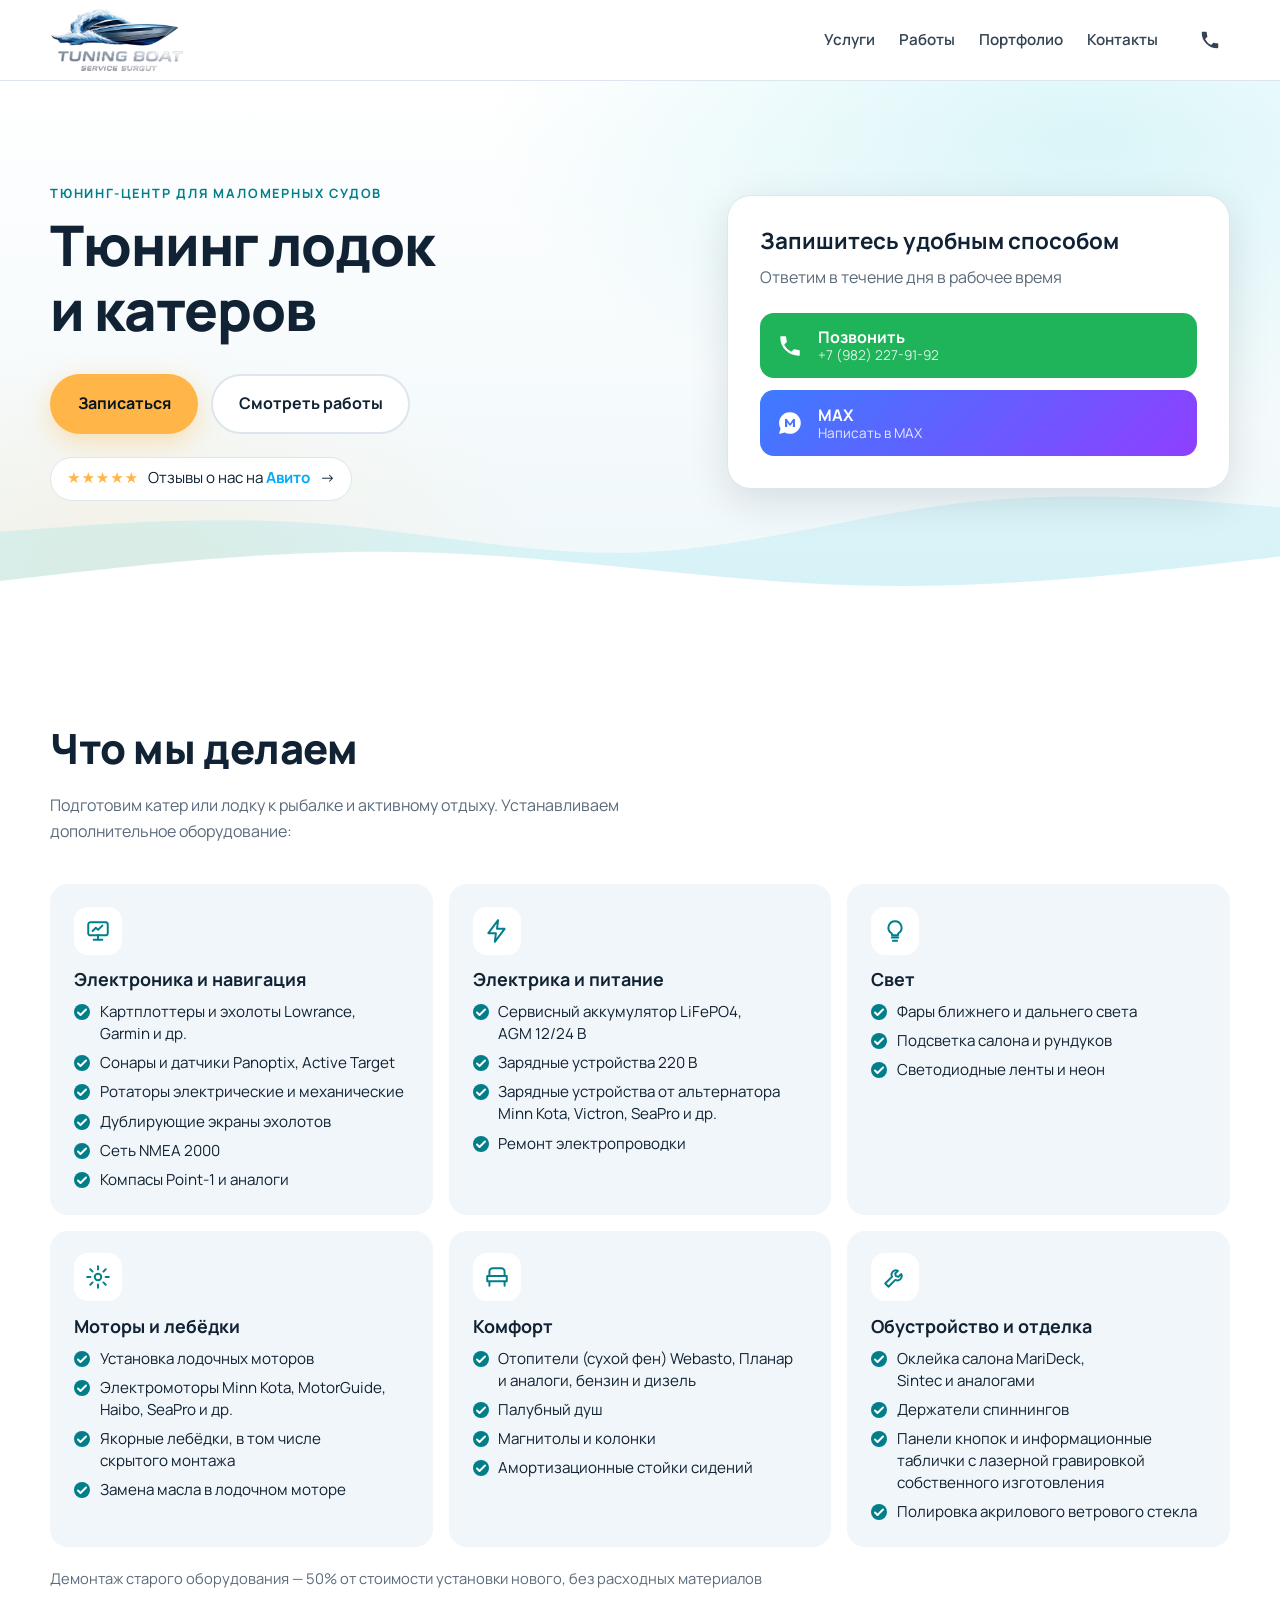
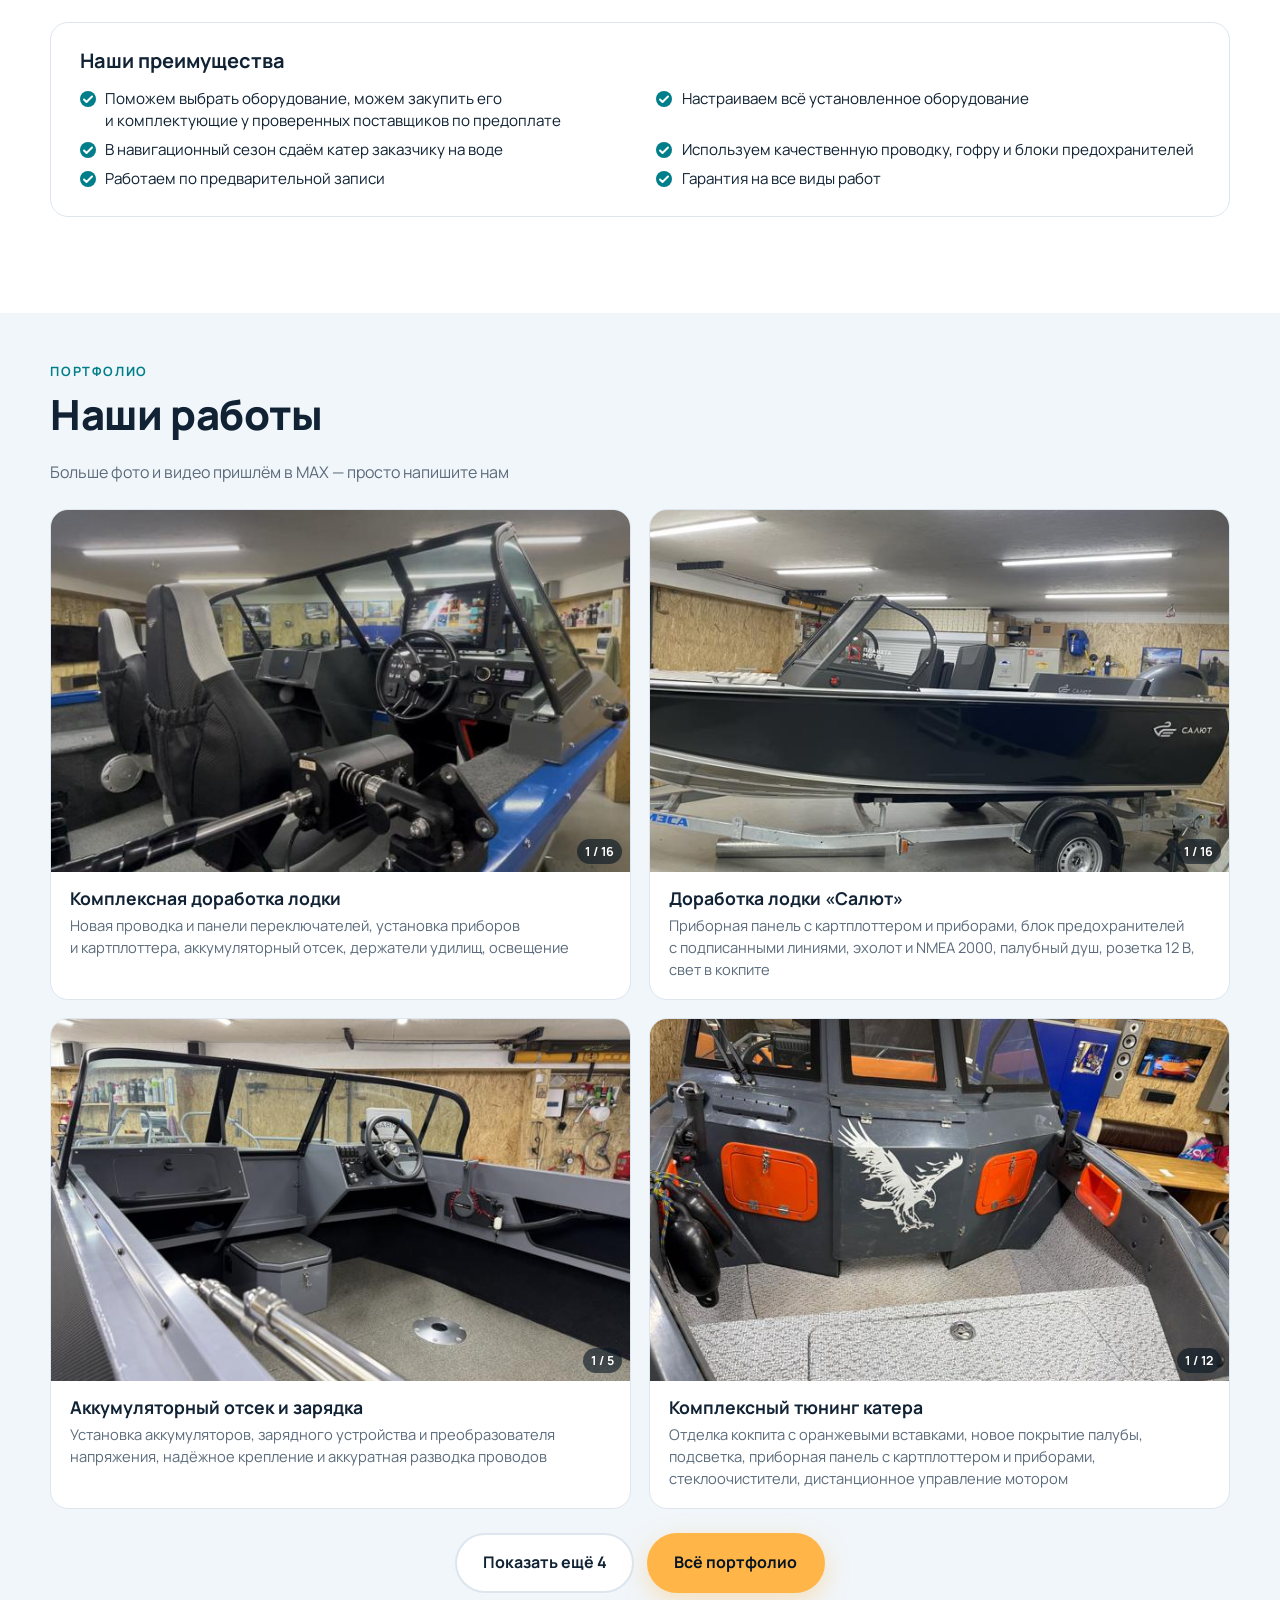
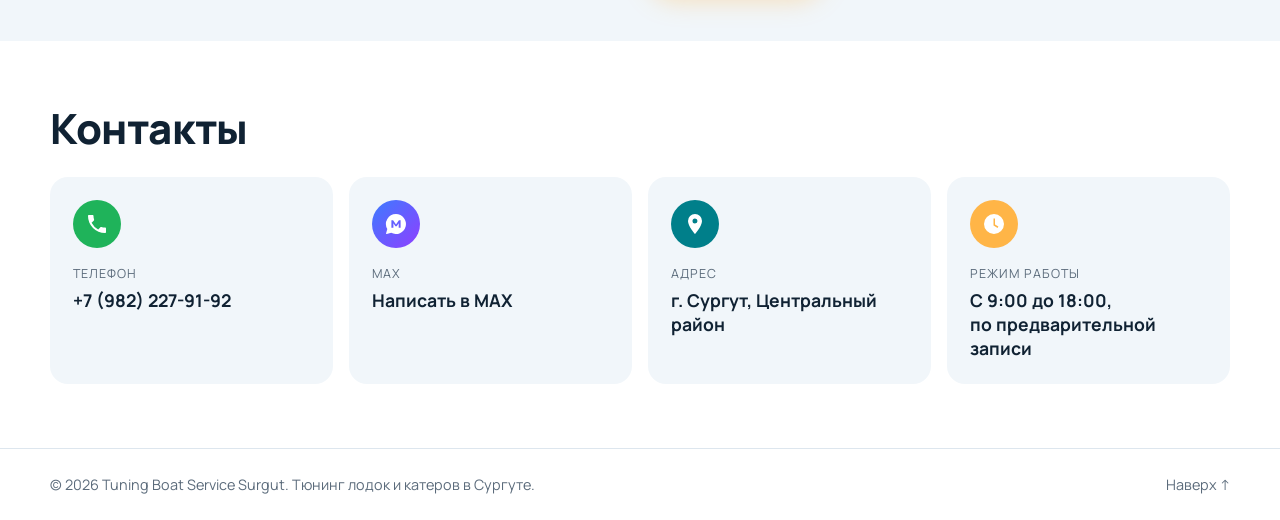
==== index.html @ d851ce5f "Преимущества: гарантия на все виды работ Co-Authored-By: Claude Opus 5.5 <noreply@anthropic.com> Cla" ====
<!doctype html>
<html lang="ru">
<head>
  <meta charset="utf-8">
  <meta name="viewport" content="width=device-width, initial-scale=1">
  <title>Tuning Boat Service Surgut — тюнинг лодок и катеров в Сургуте</title>
  <meta name="description" content="Tuning Boat Service Surgut — тюнинг лодок и катеров в Сургуте: оклейка, покраска, электроника, свет, интерьер, тенты, моторы. Запись по телефону и в MAX.">
  <meta property="og:title" content="Tuning Boat Service Surgut — тюнинг лодок и катеров в Сургуте">
  <meta property="og:description" content="Делаем лодку, которой хочется гордиться. Запись по телефону и в MAX.">
  <meta property="og:type" content="website">
  <meta name="theme-color" content="#ffffff">
  <link rel="icon" type="image/png" href="images/icon.png?v=2">
  <link rel="apple-touch-icon" href="images/apple-touch-icon.png">
  <link rel="preconnect" href="https://fonts.googleapis.com">
  <link rel="preconnect" href="https://fonts.gstatic.com" crossorigin>
  <link href="https://fonts.googleapis.com/css2?family=Manrope:wght@400;500;600;700;800&display=swap" rel="stylesheet">
  <style>
:root {
  --navy-900: #071522;
  --navy-800: #0b1d2e;
  --navy-700: #12314d;
  --navy-600: #1a4467;
  --aqua: #00c2d1;
  --aqua-dark: #007f8a;
  --sun: #ffb547;
  --ink: #102233;
  --muted: #5b6b7b;
  --bg: #ffffff;
  --bg-alt: #f1f6fa;
  --line: #dde6ee;
  --max: #8f3fff;
  --max-grad: linear-gradient(135deg, #3d7bff 0%, #8f3fff 100%);
  --phone: #1fb35a;
  --radius: 18px;
  --shadow: 0 12px 40px rgba(7, 21, 34, .12);
}

*, *::before, *::after { box-sizing: border-box; }
[hidden] { display: none !important; }
html { scroll-behavior: smooth; scroll-padding-top: 80px; }
body {
  margin: 0;
  font-family: "Manrope", system-ui, -apple-system, "Segoe UI", Roboto, sans-serif;
  color: var(--ink);
  background: var(--bg);
  line-height: 1.6;
  -webkit-font-smoothing: antialiased;
}
img, svg { display: block; max-width: 100%; }
a { color: inherit; }
h1, h2, h3 { line-height: 1.15; margin: 0 0 .5em; text-wrap: balance; }
p, li, figcaption { text-wrap: pretty; }

.container { width: min(1180px, 100% - 32px); margin-inline: auto; }
.narrow { width: min(820px, 100% - 32px); }

.eyebrow {
  margin: 0 0 .6rem;
  font-size: .8rem;
  font-weight: 700;
  letter-spacing: .14em;
  text-transform: uppercase;
  color: var(--aqua-dark);
}
.accent { color: var(--aqua-dark); }
.muted { color: var(--muted); font-size: .92rem; }

/* Buttons */
.btn {
  display: inline-flex; align-items: center; justify-content: center;
  gap: .5rem;
  padding: .95rem 1.6rem;
  border-radius: 999px;
  border: 2px solid transparent;
  font: inherit; font-weight: 700;
  text-decoration: none;
  cursor: pointer;
  transition: transform .15s, background .2s, border-color .2s, box-shadow .2s;
}
.btn:hover { transform: translateY(-2px); }
.btn--primary { background: var(--sun); color: var(--navy-900); box-shadow: 0 8px 24px rgba(255, 181, 71, .35); }
.btn--ghost { border-color: var(--line); color: var(--ink); background: #fff; }
.btn--ghost:hover { border-color: var(--aqua-dark); }
.btn--max { background: var(--max-grad); color: #fff; }

/* Header */
.header {
  position: sticky; top: 0; z-index: 50;
  background: rgba(255, 255, 255, .94);
  backdrop-filter: blur(10px);
  color: var(--ink);
  border-bottom: 1px solid var(--line);
  transition: box-shadow .2s;
}
.header.is-scrolled { box-shadow: 0 6px 24px rgba(7, 21, 34, .08); }
.header__inner { display: flex; align-items: center; gap: 2rem; height: 80px; }
.logo img { height: 64px; width: auto; }
.logo { display: flex; align-items: center; gap: .6rem; text-decoration: none; font-size: 1.2rem; font-weight: 600; white-space: nowrap; }
.logo b { color: var(--aqua-dark); font-weight: 800; }
.nav { display: flex; gap: 1.5rem; margin-left: auto; }
.nav a { text-decoration: none; font-weight: 600; font-size: .95rem; opacity: .85; }
.nav a:hover { opacity: 1; color: var(--aqua-dark); }
.header__phone { flex: none; width: 40px; height: 40px; display: grid; place-items: center; color: var(--ink); opacity: .85; transition: color .2s, opacity .2s; }
.header__phone:hover { opacity: 1; color: var(--aqua-dark); }
.header__phone svg { width: 22px; height: 22px; fill: currentColor; }
.burger { display: none; background: none; border: 0; padding: 8px; cursor: pointer; margin-left: auto; }
.burger span { display: block; width: 24px; height: 2px; background: var(--ink); margin: 5px 0; transition: transform .2s, opacity .2s; }
.burger.is-open span:nth-child(1) { transform: translateY(7px) rotate(45deg); }
.burger.is-open span:nth-child(2) { opacity: 0; }
.burger.is-open span:nth-child(3) { transform: translateY(-7px) rotate(-45deg); }

/* Hero */
.hero {
  position: relative;
  overflow: hidden;
  color: var(--ink);
  background:
    radial-gradient(1000px 500px at 85% 10%, rgba(0, 194, 209, .14), transparent 60%),
    radial-gradient(700px 400px at 10% 90%, rgba(255, 181, 71, .12), transparent 60%),
    linear-gradient(180deg, #ffffff, #eef7fa);
  padding: clamp(3rem, 8vw, 6.5rem) 0 clamp(5rem, 10vw, 8rem);
}
.hero__waves { position: absolute; inset: auto 0 -2px 0; height: 45%; pointer-events: none; }
.hero__waves svg { width: 100%; height: 100%; }
.hero__inner { position: relative; display: grid; grid-template-columns: 1.25fr 1fr; gap: 3rem; align-items: center; }
.hero h1 { font-size: clamp(2rem, 4.6vw, 3.5rem); font-weight: 800; letter-spacing: -.02em; }
.hero .eyebrow { color: var(--aqua-dark); }
.lead { font-size: clamp(1.02rem, 1.6vw, 1.2rem); color: var(--muted); max-width: 38rem; }
.hero__cta { display: flex; flex-wrap: wrap; gap: .8rem; margin: 2rem 0 0; }

.hero__reviews { display: inline-flex; align-items: center; gap: .6rem; margin-top: 1.4rem; padding: .55rem 1rem; border-radius: 999px; background: #fff; border: 1px solid var(--line); text-decoration: none; font-size: .95rem; color: var(--ink); transition: border-color .2s, box-shadow .2s; }
.hero__reviews:hover { border-color: #00aaff; box-shadow: 0 6px 18px rgba(0, 170, 255, .15); }
.hero__reviews b { color: #00aaff; }
.hero__stars { color: var(--sun); letter-spacing: .05em; }
.hero__card {
  background: #fff;
  border: 1px solid var(--line);
  box-shadow: var(--shadow);
  border-radius: 24px;
  padding: 2rem;
  backdrop-filter: blur(8px);
}
.hero__card h2 { font-size: 1.4rem; }
.hero__card p { color: var(--muted); margin: 0 0 1.4rem; }

.contact-buttons { display: grid; gap: .75rem; }
.cbtn {
  display: flex; align-items: center; gap: .9rem;
  padding: .9rem 1.1rem;
  border-radius: 14px;
  color: #fff; text-decoration: none;
  transition: transform .15s, filter .2s;
}
.cbtn:hover { transform: translateY(-2px); filter: brightness(1.08); }
.cbtn svg { width: 26px; height: 26px; fill: currentColor; flex: none; }
.cbtn span { display: flex; flex-direction: column; line-height: 1.25; }
.cbtn small { opacity: .85; font-size: .85rem; }
.cbtn--phone { background: var(--phone); }
.cbtn--max { background: var(--max-grad); }

/* Sections */
.section { padding: clamp(3.5rem, 8vw, 6rem) 0; }
.section--alt { background: var(--bg-alt); }
.section--dark { background: var(--bg-alt); color: var(--ink); }
.section--dark .eyebrow { color: var(--aqua-dark); }
.section__title { font-size: clamp(1.8rem, 3.5vw, 2.6rem); font-weight: 800; letter-spacing: -.01em; }
.section__lead { color: var(--muted); max-width: 44rem; margin: 0 0 2.5rem; }
.section--dark .section__lead { color: var(--muted); }

/* Services */
.svcs { display: grid; grid-template-columns: repeat(3, 1fr); gap: 1rem; }
.svc { background: var(--bg-alt); border-radius: var(--radius); padding: 1.4rem 1.5rem 1.5rem; }
.svc__icon { width: 48px; height: 48px; border-radius: 14px; background: #fff; display: grid; place-items: center; margin-bottom: .9rem; }
.svc__icon svg { width: 26px; height: 26px; fill: none; stroke: var(--aqua-dark); stroke-width: 1.8; stroke-linecap: round; stroke-linejoin: round; }
.svc h3 { font-size: 1.12rem; margin: 0 0 .7rem; }
.svc ul, .adv ul { list-style: none; margin: 0; padding: 0; display: grid; gap: .45rem; }
.svc li, .adv li { position: relative; padding-left: 1.6rem; font-size: .95rem; line-height: 1.45; }
.svc li::before, .adv li::before { content: ""; position: absolute; left: 0; top: .2em; width: 1rem; height: 1rem; border-radius: 50%; background: var(--aqua-dark) url("data:image/svg+xml,%3Csvg xmlns='http://www.w3.org/2000/svg' viewBox='0 0 16 16'%3E%3Cpath d='M4 8.5l2.5 2.5L12 5.5' fill='none' stroke='white' stroke-width='2' stroke-linecap='round' stroke-linejoin='round'/%3E%3C/svg%3E") center / 100% no-repeat; }
.svc-note { margin: 1.2rem 0 0; color: var(--muted); font-size: .92rem; }
.adv { margin-top: 2rem; padding: 1.6rem 1.8rem; border: 1px solid var(--line); border-radius: var(--radius); }
.adv h3 { font-size: 1.25rem; margin: 0 0 1rem; }
.adv ul { grid-template-columns: repeat(2, 1fr); column-gap: 2rem; }
@media (max-width: 960px) { .svcs { grid-template-columns: 1fr 1fr; } }
@media (max-width: 640px) { .svcs, .adv ul { grid-template-columns: 1fr; } .adv { padding: 1.3rem; } }

/* Works */
#works { padding: clamp(2rem, 4vw, 3rem) 0; }
#works .section__lead { margin-bottom: 1.5rem; }
.works { display: grid; grid-template-columns: repeat(2, 1fr); gap: 1.1rem; }
.boat.is-hidden { display: none; }
.works__more { display: flex; flex-wrap: wrap; justify-content: center; gap: .8rem; margin-top: 1.5rem; }
.boat { background: #fff; border: 1px solid var(--line); border-radius: var(--radius); overflow: hidden; display: flex; flex-direction: column; }
.boat__slider { position: relative; aspect-ratio: 16 / 10; background: var(--bg-alt); overflow: hidden; }
.boat__track { position: absolute; inset: 0; display: flex; overflow-x: auto; scroll-snap-type: x mandatory; scrollbar-width: none; overscroll-behavior-x: contain; }
.boat__track::-webkit-scrollbar { display: none; }
.boat__track > img, .boat__slide { flex: 0 0 100%; width: 100%; height: 100%; object-fit: cover; scroll-snap-align: start; cursor: zoom-in; }
.boat__slide { position: relative; display: block; }
.boat__slide img { width: 100%; height: 100%; object-fit: cover; }
.play { position: absolute; left: 50%; top: 50%; width: 56px; height: 56px; margin: -28px 0 0 -28px; border-radius: 50%; background: rgba(7, 21, 34, .6); pointer-events: none; }
.play::after { content: ""; position: absolute; left: 22px; top: 17px; border-style: solid; border-width: 11px 0 11px 18px; border-color: transparent transparent transparent #fff; }
.pf-grid button { position: relative; }
.lightbox video { max-width: 92vw; max-height: 84vh; border-radius: 8px; background: #000; }
.boat__nav { position: absolute; top: 50%; transform: translateY(-50%); width: 36px; height: 36px; border: 0; border-radius: 50%; background: rgba(255, 255, 255, .9); color: var(--ink); font-size: 1.4rem; line-height: 1; cursor: pointer; display: grid; place-items: center; box-shadow: 0 2px 8px rgba(0, 0, 0, .2); opacity: 0; transition: opacity .2s; }
.boat__nav--prev { left: 8px; }
.boat__nav--next { right: 8px; }
.boat__slider:hover .boat__nav, .boat__nav:focus-visible { opacity: 1; }
.boat__count { position: absolute; right: 8px; bottom: 8px; background: rgba(7, 21, 34, .6); color: #fff; font-size: .78rem; font-weight: 700; padding: .15rem .5rem; border-radius: 999px; pointer-events: none; }
.boat__info { padding: 1rem 1.2rem 1.2rem; }
.boat__info h3 { font-size: 1.1rem; margin: 0 0 .35rem; }
.boat__info p { margin: 0; color: var(--muted); font-size: .92rem; line-height: 1.5; }
@media (hover: none) { .boat__nav { opacity: 1; width: 30px; height: 30px; font-size: 1.2rem; } }
@media (max-width: 560px) {
  .works { gap: .6rem; }
  .boat__info { padding: .6rem .7rem .8rem; }
  .boat__info h3 { font-size: .88rem; margin: 0; }
  .boat__info p { display: none; }
  .boat__nav { width: 26px; height: 26px; font-size: 1rem; }
  .boat__nav--prev { left: 4px; } .boat__nav--next { right: 4px; }
}

/* Portfolio page */
.pf-hero { padding: clamp(2rem, 5vw, 3.5rem) 0 1rem; background: linear-gradient(180deg, #fff, var(--bg-alt)); }
.pf-hero p { color: var(--muted); margin: 0; }
.pf-nav { display: flex; flex-wrap: wrap; gap: .5rem; margin-top: 1.4rem; }
.pf-nav a { text-decoration: none; font-size: .9rem; font-weight: 600; padding: .45rem .9rem; border-radius: 999px; background: #fff; border: 1px solid var(--line); }
.pf-nav a:hover { border-color: var(--aqua-dark); color: var(--aqua-dark); }
.pf-list { padding: 1.5rem 0 3rem; background: var(--bg-alt); }
.pf-boat { background: #fff; border: 1px solid var(--line); border-radius: var(--radius); padding: clamp(1.1rem, 3vw, 2rem); margin-bottom: 1.5rem; scroll-margin-top: 96px; }
.pf-boat h2 { font-size: clamp(1.3rem, 2.4vw, 1.7rem); margin: 0 0 .4rem; }
.pf-boat > p { color: var(--muted); margin: 0 0 1.2rem; max-width: 60rem; }
.pf-boat__count { display: inline-block; font-size: .8rem; font-weight: 700; color: var(--aqua-dark); margin-bottom: .6rem; text-transform: uppercase; letter-spacing: .08em; }
.pf-grid { display: grid; grid-template-columns: repeat(4, 1fr); gap: 8px; }
.pf-grid button { padding: 0; border: 0; border-radius: 10px; overflow: hidden; aspect-ratio: 4 / 3; background: var(--bg-alt); cursor: zoom-in; }
.pf-grid img { width: 100%; height: 100%; object-fit: cover; transition: transform .3s; }
.pf-grid button:hover img { transform: scale(1.05); }
.nav a.is-active { color: var(--aqua-dark); opacity: 1; }
@media (max-width: 860px) { .pf-grid { grid-template-columns: repeat(3, 1fr); } }
@media (max-width: 560px) {
  .pf-grid { grid-template-columns: repeat(2, 1fr); gap: 6px; }
  .pf-nav { flex-wrap: nowrap; overflow-x: auto; margin-right: -16px; padding-right: 16px; scrollbar-width: none; }
  .pf-nav::-webkit-scrollbar { display: none; }
  .pf-nav a { white-space: nowrap; }
}

/* Lightbox */
.lightbox { position: fixed; inset: 0; z-index: 100; background: rgba(7, 21, 34, .94); display: none; align-items: center; justify-content: center; }
.lightbox.is-open { display: flex; }
.lightbox img { max-width: 92vw; max-height: 84vh; border-radius: 8px; box-shadow: 0 20px 60px rgba(0, 0, 0, .5); }
.lightbox button { position: absolute; border: 0; background: rgba(255, 255, 255, .12); color: #fff; width: 52px; height: 52px; border-radius: 50%; font-size: 1.6rem; cursor: pointer; display: grid; place-items: center; }
.lightbox button:hover { background: rgba(255, 255, 255, .25); }
.lightbox__close { top: 16px; right: 16px; }
.lightbox__prev { left: 16px; top: 50%; transform: translateY(-50%); }
.lightbox__next { right: 16px; top: 50%; transform: translateY(-50%); }
.lightbox__count { pointer-events: none; position: absolute; bottom: 22px; left: 0; right: 0; text-align: center; color: rgba(255, 255, 255, .75); font-weight: 600; }
@media (max-width: 860px) {
  .lightbox__prev, .lightbox__next { top: auto; bottom: 8px; transform: none; }
}

/* Contacts */
#contacts { padding: clamp(2.5rem, 5vw, 4rem) 0; }
.ccards { display: grid; grid-template-columns: repeat(4, 1fr); gap: 1rem; margin-top: 1.5rem; }
.ccard { display: flex; flex-direction: column; gap: .35rem; padding: 1.4rem; background: var(--bg-alt); border: 1px solid transparent; border-radius: var(--radius); text-decoration: none; color: var(--ink); }
.ccard--link { transition: transform .15s, box-shadow .2s, border-color .2s, background .2s; }
.ccard--link:hover { transform: translateY(-3px); background: #fff; border-color: var(--line); box-shadow: var(--shadow); }
.ccard__icon { width: 48px; height: 48px; border-radius: 50%; display: grid; place-items: center; color: #fff; margin-bottom: .6rem; }
.ccard__icon svg { width: 24px; height: 24px; fill: currentColor; }
.ccard__icon--phone { background: var(--phone); }
.ccard__icon--max { background: var(--max-grad); }
.ccard__icon--pin { background: var(--aqua-dark); }
.ccard__icon--clock { background: var(--sun); }
.ccard__label { font-size: .78rem; color: var(--muted); text-transform: uppercase; letter-spacing: .08em; }
.ccard b { font-size: 1.1rem; line-height: 1.35; }
@media (max-width: 960px) { .ccards { grid-template-columns: repeat(2, 1fr); } }
@media (max-width: 480px) {
  .ccards { grid-template-columns: 1fr; gap: .7rem; }
  .ccard { display: grid; grid-template-columns: 48px 1fr; column-gap: 1rem; row-gap: .1rem; align-items: center; padding: 1rem 1.1rem; }
  .ccard__icon { grid-row: 1 / 3; margin: 0; }
  .ccard__label { align-self: end; }
  .ccard b { align-self: start; font-size: 1rem; }
}

/* Footer */
.footer { background: #fff; border-top: 1px solid var(--line); color: var(--muted); padding: 1.5rem 0; font-size: .9rem; }
.footer__inner { display: flex; justify-content: space-between; gap: 1rem; flex-wrap: wrap; }
.footer a { text-decoration: none; }
.footer a:hover { color: var(--ink); }

/* Floating buttons (mobile) */
.floating { display: none; }
.floating__btn {
  width: 54px; height: 54px; border-radius: 50%;
  display: grid; place-items: center;
  color: #fff;
  box-shadow: 0 8px 24px rgba(0, 0, 0, .25);
}
.floating__btn svg { width: 26px; height: 26px; fill: currentColor; }

/* Responsive */
@media (max-width: 860px) {
  .burger { display: block; margin-left: 0; }
  .header__phone { margin-left: auto; }
  .header__inner { gap: 1rem; }
  .nav {
    position: absolute; top: 80px; left: 0; right: 0;
    flex-direction: column; gap: 0;
    background: #fff;
    padding: .5rem 16px 1rem;
    box-shadow: 0 12px 24px rgba(7, 21, 34, .1);
    display: none;
  }
  .nav.is-open { display: flex; }
  .nav a { padding: .8rem 0; border-bottom: 1px solid var(--line); }
  .hero__inner { grid-template-columns: 1fr; gap: 2rem; }
  .floating { display: flex; flex-direction: column; gap: .6rem; position: fixed; right: 16px; bottom: 16px; z-index: 40; }
  .footer { padding-bottom: 5rem; }
}
@media (max-width: 560px) {
  }
@media (prefers-reduced-motion: reduce) {
  html { scroll-behavior: auto; }
  * { transition: none !important; }
}
  </style>
</head>
<body>

<header class="header" id="top">
  <div class="container header__inner">
    <a href="#top" class="logo" aria-label="Tuning Boat Service Surgut — на главную">
      <img src="images/logo.png" alt="Tuning Boat Service Surgut" width="419" height="200">
    </a>
    <nav class="nav" id="nav">
      <a href="#services">Услуги</a>
      <a href="#works">Работы</a>
      <a href="portfolio.html">Портфолио</a>
      <a href="#contacts">Контакты</a>
    </nav>
    <a class="header__phone" data-contact="phone" href="tel:+79822279192" aria-label="Позвонить: +7 (982) 227-91-92" title="+7 (982) 227-91-92"><svg viewBox="0 0 24 24" aria-hidden="true"><path d="M6.6 10.8a15.1 15.1 0 0 0 6.6 6.6l2.2-2.2c.3-.3.7-.4 1-.2 1.1.4 2.3.6 3.6.6.6 0 1 .4 1 1V20c0 .6-.4 1-1 1A17 17 0 0 1 3 4c0-.6.4-1 1-1h3.5c.6 0 1 .4 1 1 0 1.3.2 2.5.6 3.6.1.3 0 .7-.2 1z"/></svg></a>
    <button class="burger" id="burger" aria-label="Меню" aria-expanded="false" aria-controls="nav"><span></span><span></span><span></span></button>
  </div>
</header>

<main>
  <!-- HERO -->
  <section class="hero">
    <div class="hero__waves" aria-hidden="true">
      <svg viewBox="0 0 1440 320" preserveAspectRatio="none"><path fill="rgba(0,194,209,.10)" d="M0,192L60,186.7C120,181,240,171,360,181.3C480,192,600,224,720,218.7C840,213,960,171,1080,154.7C1200,139,1320,149,1380,154.7L1440,160L1440,320L0,320Z"/><path fill="#ffffff" d="M0,256L80,245.3C160,235,320,213,480,218.7C640,224,800,256,960,261.3C1120,267,1280,245,1360,234.7L1440,224L1440,320L0,320Z"/></svg>
    </div>
    <div class="container hero__inner">
      <div class="hero__text">
        <p class="eyebrow">Тюнинг-центр для&nbsp;маломерных судов</p>
        <h1>Тюнинг лодок и&nbsp;катеров</h1>
        <div class="hero__cta">
          <a href="#contacts" class="btn btn--primary">Записаться</a>
          <a href="#works" class="btn btn--ghost">Смотреть работы</a>
        </div>
        <a class="hero__reviews" href="https://www.avito.ru/surgut/predlozheniya_uslug/tyuning_lodok_i_katerov_7838811883" target="_blank" rel="noopener">
          <span class="hero__stars" aria-hidden="true">★★★★★</span>
          <span>Отзывы о&nbsp;нас на&nbsp;<b>Авито</b></span>
          <span aria-hidden="true">→</span>
        </a>
      </div>
      <div class="hero__card" aria-label="Быстрая запись">
        <h2>Запишитесь удобным способом</h2>
        <p>Ответим в&nbsp;течение дня в&nbsp;рабочее время</p>
        <div class="contact-buttons">
          <a class="cbtn cbtn--phone" data-contact="phone" href="tel:+79822279192">
            <svg viewBox="0 0 24 24" aria-hidden="true"><path d="M6.6 10.8a15.1 15.1 0 0 0 6.6 6.6l2.2-2.2c.3-.3.7-.4 1-.2 1.1.4 2.3.6 3.6.6.6 0 1 .4 1 1V20c0 .6-.4 1-1 1A17 17 0 0 1 3 4c0-.6.4-1 1-1h3.5c.6 0 1 .4 1 1 0 1.3.2 2.5.6 3.6.1.3 0 .7-.2 1z"/></svg>
            <span><b>Позвонить</b><small data-contact-text="phone">+7&nbsp;(982)&nbsp;227-91-92</small></span>
          </a>
          <a class="cbtn cbtn--max" data-contact="max" href="https://max.ru/u/f9LHodD0cOI_EWlX5eczMRyrgtSB1MiPvnAlhKM8POfMxDiGiavjYpwFXmU" target="_blank" rel="noopener">
            <svg viewBox="0 0 24 24" aria-hidden="true"><path d="M12 2a10 10 0 0 0-8.7 15l-1.2 4.3c-.1.4.3.8.7.7l4.4-1.2A10 10 0 1 0 12 2zm4.6 13.8h-1.9v-4.6l-2 3h-1.3l-2-3v4.6H7.4V8.2h1.7l2.9 4.3 2.9-4.3h1.7z"/></svg>
            <span><b>MAX</b><small data-contact-text="max">Написать в&nbsp;MAX</small></span>
          </a>
        </div>
      </div>
    </div>
  </section>

  <!-- SERVICES -->
  <section class="section" id="services">
    <div class="container">
      <h2 class="section__title">Что мы делаем</h2>
      <p class="section__lead">Подготовим катер или&nbsp;лодку к&nbsp;рыбалке и&nbsp;активному отдыху. Устанавливаем дополнительное оборудование:</p>
      <div class="svcs">
        <article class="svc">
          <div class="svc__icon"><svg viewBox="0 0 24 24" aria-hidden="true"><rect x="3" y="4" width="18" height="12" rx="2"/><path d="M8 20h8M12 16v4M7 12l3-3 2 2 4-4"/></svg></div>
          <h3>Электроника и&nbsp;навигация</h3>
          <ul>
            <li>Картплоттеры и эхолоты Lowrance, Garmin и&nbsp;др.</li>
            <li>Сонары и датчики Panoptix, Active Target</li>
            <li>Ротаторы электрические и&nbsp;механические</li>
            <li>Дублирующие экраны эхолотов</li>
            <li>Сеть NMEA 2000</li>
            <li>Компасы Point-1 и&nbsp;аналоги</li>
          </ul>
        </article>
        <article class="svc">
          <div class="svc__icon"><svg viewBox="0 0 24 24" aria-hidden="true"><path d="M13 2 4 14h7l-1 8 9-12h-7z"/></svg></div>
          <h3>Электрика и&nbsp;питание</h3>
          <ul>
            <li>Сервисный аккумулятор LiFePO4, AGM 12/24&nbsp;В</li>
            <li>Зарядные устройства 220&nbsp;В</li>
            <li>Зарядные устройства от&nbsp;альтернатора Minn Kota, Victron, SeaPro и&nbsp;др.</li>
            <li>Ремонт электропроводки</li>
          </ul>
        </article>
        <article class="svc">
          <div class="svc__icon"><svg viewBox="0 0 24 24" aria-hidden="true"><path d="M9 18h6M10 21h4M12 3a6 6 0 0 0-3.5 10.9c.5.4.8 1 .8 1.6V16h5.4v-.5c0-.6.3-1.2.8-1.6A6 6 0 0 0 12 3z"/></svg></div>
          <h3>Свет</h3>
          <ul>
            <li>Фары ближнего и&nbsp;дальнего света</li>
            <li>Подсветка салона и&nbsp;рундуков</li>
            <li>Светодиодные ленты и&nbsp;неон</li>
          </ul>
        </article>
        <article class="svc">
          <div class="svc__icon"><svg viewBox="0 0 24 24" aria-hidden="true"><circle cx="12" cy="12" r="3"/><path d="M12 2v3M12 19v3M2 12h3M19 12h3M4.9 4.9 7 7M17 17l2.1 2.1M4.9 19.1 7 17M17 7l2.1-2.1"/></svg></div>
          <h3>Моторы и&nbsp;лебёдки</h3>
          <ul>
            <li>Установка лодочных моторов</li>
            <li>Электромоторы Minn Kota, MotorGuide, Haibo, SeaPro и&nbsp;др.</li>
            <li>Якорные лебёдки, в&nbsp;том числе скрытого монтажа</li>
            <li>Замена масла в&nbsp;лодочном моторе</li>
          </ul>
        </article>
        <article class="svc">
          <div class="svc__icon"><svg viewBox="0 0 24 24" aria-hidden="true"><path d="M5 11V7a3 3 0 0 1 3-3h8a3 3 0 0 1 3 3v4M3 11h18v5H3zM5 16v4M19 16v4"/></svg></div>
          <h3>Комфорт</h3>
          <ul>
            <li>Отопители (сухой фен) Webasto, Планар и&nbsp;аналоги, бензин и&nbsp;дизель</li>
            <li>Палубный душ</li>
            <li>Магнитолы и&nbsp;колонки</li>
            <li>Амортизационные стойки сидений</li>
          </ul>
        </article>
        <article class="svc">
          <div class="svc__icon"><svg viewBox="0 0 24 24" aria-hidden="true"><path d="M14.7 6.3a4 4 0 0 0-5.4 5.4L3 18l3 3 6.3-6.3a4 4 0 0 0 5.4-5.4l-2.5 2.5-2.4-.6-.6-2.4z"/></svg></div>
          <h3>Обустройство и&nbsp;отделка</h3>
          <ul>
            <li>Оклейка салона MariDeck, Sintec и&nbsp;аналогами</li>
            <li>Держатели спиннингов</li>
            <li>Панели кнопок и&nbsp;информационные таблички с&nbsp;лазерной гравировкой собственного изготовления</li>
            <li>Полировка акрилового ветрового стекла</li>
          </ul>
        </article>
      </div>
      <p class="svc-note">Демонтаж старого оборудования&nbsp;— 50% от&nbsp;стоимости установки нового, без&nbsp;расходных материалов</p>
      <div class="adv">
        <h3>Наши преимущества</h3>
        <ul>
          <li>Поможем выбрать оборудование, можем закупить его и&nbsp;комплектующие у&nbsp;проверенных поставщиков по&nbsp;предоплате</li>
          <li>Настраиваем всё установленное оборудование</li>
          <li>В&nbsp;навигационный сезон сдаём катер заказчику на&nbsp;воде</li>
          <li>Используем качественную проводку, гофру и&nbsp;блоки предохранителей</li>
          <li>Работаем по&nbsp;предварительной записи</li>
          <li>Гарантия на&nbsp;все виды работ</li>
        </ul>
      </div>
    </div>
  </section>

  <!-- WORKS -->
  <section class="section section--dark" id="works">
    <div class="container">
      <p class="eyebrow">Портфолио</p>
      <h2 class="section__title">Наши работы</h2>
      <p class="section__lead">Больше фото и&nbsp;видео пришлём в&nbsp;MAX&nbsp;— просто напишите нам</p>
      <div class="works">
        <article class="boat" data-photos="images/works/boat1-main.jpg,images/works/boat1-15.jpg,images/works/boat1-4.jpg,images/works/boat1-12.jpg,images/works/boat1-14.jpg,images/works/boat1-10.jpg,images/works/boat1-1.jpg,images/works/boat1-2.jpg,images/works/boat1-3.jpg,images/works/boat1-5.jpg,images/works/boat1-6.jpg,images/works/boat1-7.jpg,images/works/boat1-8.jpg,images/works/boat1-9.jpg,images/works/boat1-11.jpg,images/works/boat1-13.jpg">
          <div class="boat__slider">
            <div class="boat__track">
              <img src="images/works/boat1-main-thumb.jpg" alt="Комплексная доработка лодки, фото 1" loading="lazy" data-index="0" width="640" height="480">
              <img src="images/works/boat1-15-thumb.jpg" alt="Комплексная доработка лодки, фото 2" loading="lazy" data-index="1" width="640" height="480">
              <img src="images/works/boat1-4-thumb.jpg" alt="Комплексная доработка лодки, фото 3" loading="lazy" data-index="2" width="640" height="480">
              <img src="images/works/boat1-12-thumb.jpg" alt="Комплексная доработка лодки, фото 4" loading="lazy" data-index="3" width="640" height="480">
              <img src="images/works/boat1-14-thumb.jpg" alt="Комплексная доработка лодки, фото 5" loading="lazy" data-index="4" width="640" height="480">
              <img src="images/works/boat1-10-thumb.jpg" alt="Комплексная доработка лодки, фото 6" loading="lazy" data-index="5" width="640" height="480">
              <img src="images/works/boat1-1-thumb.jpg" alt="Комплексная доработка лодки, фото 7" loading="lazy" data-index="6" width="640" height="480">
              <img src="images/works/boat1-2-thumb.jpg" alt="Комплексная доработка лодки, фото 8" loading="lazy" data-index="7" width="640" height="480">
              <img src="images/works/boat1-3-thumb.jpg" alt="Комплексная доработка лодки, фото 9" loading="lazy" data-index="8" width="640" height="480">
              <img src="images/works/boat1-5-thumb.jpg" alt="Комплексная доработка лодки, фото 10" loading="lazy" data-index="9" width="640" height="480">
              <img src="images/works/boat1-6-thumb.jpg" alt="Комплексная доработка лодки, фото 11" loading="lazy" data-index="10" width="640" height="480">
              <img src="images/works/boat1-7-thumb.jpg" alt="Комплексная доработка лодки, фото 12" loading="lazy" data-index="11" width="640" height="480">
              <img src="images/works/boat1-8-thumb.jpg" alt="Комплексная доработка лодки, фото 13" loading="lazy" data-index="12" width="640" height="480">
              <img src="images/works/boat1-9-thumb.jpg" alt="Комплексная доработка лодки, фото 14" loading="lazy" data-index="13" width="640" height="480">
              <img src="images/works/boat1-11-thumb.jpg" alt="Комплексная доработка лодки, фото 15" loading="lazy" data-index="14" width="640" height="480">
              <img src="images/works/boat1-13-thumb.jpg" alt="Комплексная доработка лодки, фото 16" loading="lazy" data-index="15" width="640" height="480">
            </div>
            <button type="button" class="boat__nav boat__nav--prev" aria-label="Предыдущее фото">‹</button>
            <button type="button" class="boat__nav boat__nav--next" aria-label="Следующее фото">›</button>
            <span class="boat__count">1 / 16</span>
          </div>
          <div class="boat__info">
            <h3>Комплексная доработка лодки</h3>
            <p>Новая проводка и&nbsp;панели переключателей, установка приборов и&nbsp;картплоттера, аккумуляторный отсек, держатели удилищ, освещение</p>
          </div>
        </article>
        <article class="boat" data-photos="images/works/boat2-9.jpg,images/works/boat2-1.jpg,images/works/boat2-12.jpg,images/works/boat2-16.jpg,images/works/boat2-4.jpg,images/works/boat2-2.jpg,images/works/boat2-3.jpg,images/works/boat2-5.jpg,images/works/boat2-6.jpg,images/works/boat2-7.jpg,images/works/boat2-8.jpg,images/works/boat2-10.jpg,images/works/boat2-11.jpg,images/works/boat2-13.jpg,images/works/boat2-14.jpg,images/works/boat2-15.jpg">
          <div class="boat__slider">
            <div class="boat__track">
              <img src="images/works/boat2-9-thumb.jpg" alt="Доработка лодки «Салют», фото 1" loading="lazy" data-index="0" width="640" height="480">
              <img src="images/works/boat2-1-thumb.jpg" alt="Доработка лодки «Салют», фото 2" loading="lazy" data-index="1" width="640" height="480">
              <img src="images/works/boat2-12-thumb.jpg" alt="Доработка лодки «Салют», фото 3" loading="lazy" data-index="2" width="640" height="480">
              <img src="images/works/boat2-16-thumb.jpg" alt="Доработка лодки «Салют», фото 4" loading="lazy" data-index="3" width="640" height="480">
              <img src="images/works/boat2-4-thumb.jpg" alt="Доработка лодки «Салют», фото 5" loading="lazy" data-index="4" width="640" height="480">
              <img src="images/works/boat2-2-thumb.jpg" alt="Доработка лодки «Салют», фото 6" loading="lazy" data-index="5" width="640" height="480">
              <img src="images/works/boat2-3-thumb.jpg" alt="Доработка лодки «Салют», фото 7" loading="lazy" data-index="6" width="640" height="480">
              <img src="images/works/boat2-5-thumb.jpg" alt="Доработка лодки «Салют», фото 8" loading="lazy" data-index="7" width="640" height="480">
              <img src="images/works/boat2-6-thumb.jpg" alt="Доработка лодки «Салют», фото 9" loading="lazy" data-index="8" width="640" height="480">
              <img src="images/works/boat2-7-thumb.jpg" alt="Доработка лодки «Салют», фото 10" loading="lazy" data-index="9" width="640" height="480">
              <img src="images/works/boat2-8-thumb.jpg" alt="Доработка лодки «Салют», фото 11" loading="lazy" data-index="10" width="640" height="480">
              <img src="images/works/boat2-10-thumb.jpg" alt="Доработка лодки «Салют», фото 12" loading="lazy" data-index="11" width="640" height="480">
              <img src="images/works/boat2-11-thumb.jpg" alt="Доработка лодки «Салют», фото 13" loading="lazy" data-index="12" width="640" height="480">
              <img src="images/works/boat2-13-thumb.jpg" alt="Доработка лодки «Салют», фото 14" loading="lazy" data-index="13" width="640" height="480">
              <img src="images/works/boat2-14-thumb.jpg" alt="Доработка лодки «Салют», фото 15" loading="lazy" data-index="14" width="640" height="480">
              <img src="images/works/boat2-15-thumb.jpg" alt="Доработка лодки «Салют», фото 16" loading="lazy" data-index="15" width="640" height="480">
            </div>
            <button type="button" class="boat__nav boat__nav--prev" aria-label="Предыдущее фото">‹</button>
            <button type="button" class="boat__nav boat__nav--next" aria-label="Следующее фото">›</button>
            <span class="boat__count">1 / 16</span>
          </div>
          <div class="boat__info">
            <h3>Доработка лодки «Салют»</h3>
            <p>Приборная панель с&nbsp;картплоттером и&nbsp;приборами, блок предохранителей с&nbsp;подписанными линиями, эхолот и&nbsp;NMEA&nbsp;2000, палубный душ, розетка 12&nbsp;В, свет в&nbsp;кокпите</p>
          </div>
        </article>
        <article class="boat" data-photos="images/works/boat3-5.jpg,images/works/boat3-4.jpg,images/works/boat3-1.jpg,images/works/boat3-2.jpg,images/works/boat3-3.jpg">
          <div class="boat__slider">
            <div class="boat__track">
              <img src="images/works/boat3-5-thumb.jpg" alt="Аккумуляторный отсек и зарядка, фото 1" loading="lazy" data-index="0" width="640" height="480">
              <img src="images/works/boat3-4-thumb.jpg" alt="Аккумуляторный отсек и зарядка, фото 2" loading="lazy" data-index="1" width="640" height="480">
              <img src="images/works/boat3-1-thumb.jpg" alt="Аккумуляторный отсек и зарядка, фото 3" loading="lazy" data-index="2" width="640" height="480">
              <img src="images/works/boat3-2-thumb.jpg" alt="Аккумуляторный отсек и зарядка, фото 4" loading="lazy" data-index="3" width="640" height="480">
              <img src="images/works/boat3-3-thumb.jpg" alt="Аккумуляторный отсек и зарядка, фото 5" loading="lazy" data-index="4" width="640" height="480">
            </div>
            <button type="button" class="boat__nav boat__nav--prev" aria-label="Предыдущее фото">‹</button>
            <button type="button" class="boat__nav boat__nav--next" aria-label="Следующее фото">›</button>
            <span class="boat__count">1 / 5</span>
          </div>
          <div class="boat__info">
            <h3>Аккумуляторный отсек и&nbsp;зарядка</h3>
            <p>Установка аккумуляторов, зарядного устройства и&nbsp;преобразователя напряжения, надёжное крепление и&nbsp;аккуратная разводка проводов</p>
          </div>
        </article>
        <article class="boat" data-photos="images/works/boat4-6.jpg,images/works/boat4-1.jpg,images/works/boat4-4.jpg,images/works/boat4-7.jpg,images/works/boat4-2.jpg,images/works/boat4-3.jpg,images/works/boat4-5.jpg,images/works/boat4-8.jpg,images/works/boat4-9.jpg,images/works/boat4-10.jpg,images/works/boat4-11.jpg,images/works/boat4-12.jpg">
          <div class="boat__slider">
            <div class="boat__track">
              <img src="images/works/boat4-6-thumb.jpg" alt="Комплексный тюнинг катера, фото 1" loading="lazy" data-index="0" width="640" height="480">
              <img src="images/works/boat4-1-thumb.jpg" alt="Комплексный тюнинг катера, фото 2" loading="lazy" data-index="1" width="640" height="480">
              <img src="images/works/boat4-4-thumb.jpg" alt="Комплексный тюнинг катера, фото 3" loading="lazy" data-index="2" width="640" height="480">
              <img src="images/works/boat4-7-thumb.jpg" alt="Комплексный тюнинг катера, фото 4" loading="lazy" data-index="3" width="640" height="480">
              <img src="images/works/boat4-2-thumb.jpg" alt="Комплексный тюнинг катера, фото 5" loading="lazy" data-index="4" width="640" height="480">
              <img src="images/works/boat4-3-thumb.jpg" alt="Комплексный тюнинг катера, фото 6" loading="lazy" data-index="5" width="640" height="480">
              <img src="images/works/boat4-5-thumb.jpg" alt="Комплексный тюнинг катера, фото 7" loading="lazy" data-index="6" width="640" height="480">
              <img src="images/works/boat4-8-thumb.jpg" alt="Комплексный тюнинг катера, фото 8" loading="lazy" data-index="7" width="640" height="480">
              <img src="images/works/boat4-9-thumb.jpg" alt="Комплексный тюнинг катера, фото 9" loading="lazy" data-index="8" width="640" height="480">
              <img src="images/works/boat4-10-thumb.jpg" alt="Комплексный тюнинг катера, фото 10" loading="lazy" data-index="9" width="640" height="480">
              <img src="images/works/boat4-11-thumb.jpg" alt="Комплексный тюнинг катера, фото 11" loading="lazy" data-index="10" width="640" height="480">
              <img src="images/works/boat4-12-thumb.jpg" alt="Комплексный тюнинг катера, фото 12" loading="lazy" data-index="11" width="640" height="480">
            </div>
            <button type="button" class="boat__nav boat__nav--prev" aria-label="Предыдущее фото">‹</button>
            <button type="button" class="boat__nav boat__nav--next" aria-label="Следующее фото">›</button>
            <span class="boat__count">1 / 12</span>
          </div>
          <div class="boat__info">
            <h3>Комплексный тюнинг катера</h3>
            <p>Отделка кокпита с&nbsp;оранжевыми вставками, новое покрытие палубы, подсветка, приборная панель с&nbsp;картплоттером и&nbsp;приборами, стеклоочистители, дистанционное управление мотором</p>
          </div>
        </article>
        <article class="boat" data-photos="images/works/boat5-17.jpg,images/works/boat5-15.jpg,images/works/boat5-1.jpg,images/works/boat5-13.jpg,images/works/boat5-18.jpg,images/works/boat5-2.jpg,images/works/boat5-3.jpg,images/works/boat5-4.jpg,images/works/boat5-5.jpg,images/works/boat5-6.jpg,images/works/boat5-7.jpg,images/works/boat5-8.jpg,images/works/boat5-9.jpg,images/works/boat5-10.jpg,images/works/boat5-11.jpg,images/works/boat5-12.jpg,images/works/boat5-14.jpg,images/works/boat5-16.jpg">
          <div class="boat__slider">
            <div class="boat__track">
              <img src="images/works/boat5-17-thumb.jpg" alt="Электроника и электромотор, фото 1" loading="lazy" data-index="0" width="640" height="480">
              <img src="images/works/boat5-15-thumb.jpg" alt="Электроника и электромотор, фото 2" loading="lazy" data-index="1" width="640" height="480">
              <img src="images/works/boat5-1-thumb.jpg" alt="Электроника и электромотор, фото 3" loading="lazy" data-index="2" width="640" height="480">
              <img src="images/works/boat5-13-thumb.jpg" alt="Электроника и электромотор, фото 4" loading="lazy" data-index="3" width="640" height="480">
              <img src="images/works/boat5-18-thumb.jpg" alt="Электроника и электромотор, фото 5" loading="lazy" data-index="4" width="640" height="480">
              <img src="images/works/boat5-2-thumb.jpg" alt="Электроника и электромотор, фото 6" loading="lazy" data-index="5" width="640" height="480">
              <img src="images/works/boat5-3-thumb.jpg" alt="Электроника и электромотор, фото 7" loading="lazy" data-index="6" width="640" height="480">
              <img src="images/works/boat5-4-thumb.jpg" alt="Электроника и электромотор, фото 8" loading="lazy" data-index="7" width="640" height="480">
              <img src="images/works/boat5-5-thumb.jpg" alt="Электроника и электромотор, фото 9" loading="lazy" data-index="8" width="640" height="480">
              <img src="images/works/boat5-6-thumb.jpg" alt="Электроника и электромотор, фото 10" loading="lazy" data-index="9" width="640" height="480">
              <img src="images/works/boat5-7-thumb.jpg" alt="Электроника и электромотор, фото 11" loading="lazy" data-index="10" width="640" height="480">
              <img src="images/works/boat5-8-thumb.jpg" alt="Электроника и электромотор, фото 12" loading="lazy" data-index="11" width="640" height="480">
              <img src="images/works/boat5-9-thumb.jpg" alt="Электроника и электромотор, фото 13" loading="lazy" data-index="12" width="640" height="480">
              <img src="images/works/boat5-10-thumb.jpg" alt="Электроника и электромотор, фото 14" loading="lazy" data-index="13" width="640" height="480">
              <img src="images/works/boat5-11-thumb.jpg" alt="Электроника и электромотор, фото 15" loading="lazy" data-index="14" width="640" height="480">
              <img src="images/works/boat5-12-thumb.jpg" alt="Электроника и электромотор, фото 16" loading="lazy" data-index="15" width="640" height="480">
              <img src="images/works/boat5-14-thumb.jpg" alt="Электроника и электромотор, фото 17" loading="lazy" data-index="16" width="640" height="480">
              <img src="images/works/boat5-16-thumb.jpg" alt="Электроника и электромотор, фото 18" loading="lazy" data-index="17" width="640" height="480">
            </div>
            <button type="button" class="boat__nav boat__nav--prev" aria-label="Предыдущее фото">‹</button>
            <button type="button" class="boat__nav boat__nav--next" aria-label="Следующее фото">›</button>
            <span class="boat__count">1 / 18</span>
          </div>
          <div class="boat__info">
            <h3>Электроника и&nbsp;электромотор</h3>
            <p>Эхолоты Lowrance и&nbsp;Garmin, носовой электромотор MotorGuide, аккумуляторы и&nbsp;зарядное устройство, блок предохранителей, усилитель, индикатор заряда</p>
          </div>
        </article>
        <article class="boat" data-photos="images/works/boat6-11.jpg,images/works/boat6-12.jpg,images/works/boat6-16.jpg,images/works/boat6-17.jpg,images/works/boat6-21.jpg,images/works/boat6-18.jpg,images/works/boat6-13.jpg,images/works/boat6-1.jpg,images/works/boat6-2.jpg,images/works/boat6-3.jpg,images/works/boat6-4.jpg,images/works/boat6-5.jpg,images/works/boat6-6.jpg,images/works/boat6-7.jpg,images/works/boat6-8.jpg,images/works/boat6-9.jpg,images/works/boat6-10.jpg,images/works/boat6-14.jpg,images/works/boat6-15.jpg,images/works/boat6-19.jpg,images/works/boat6-20.jpg,images/works/boat6-22.jpg">
          <div class="boat__slider">
            <div class="boat__track">
              <img src="images/works/boat6-11-thumb.jpg" alt="Полное оснащение рыболовной лодки, фото 1" loading="lazy" data-index="0" width="640" height="480">
              <img src="images/works/boat6-12-thumb.jpg" alt="Полное оснащение рыболовной лодки, фото 2" loading="lazy" data-index="1" width="640" height="480">
              <img src="images/works/boat6-16-thumb.jpg" alt="Полное оснащение рыболовной лодки, фото 3" loading="lazy" data-index="2" width="640" height="480">
              <img src="images/works/boat6-17-thumb.jpg" alt="Полное оснащение рыболовной лодки, фото 4" loading="lazy" data-index="3" width="640" height="480">
              <img src="images/works/boat6-21-thumb.jpg" alt="Полное оснащение рыболовной лодки, фото 5" loading="lazy" data-index="4" width="640" height="480">
              <img src="images/works/boat6-18-thumb.jpg" alt="Полное оснащение рыболовной лодки, фото 6" loading="lazy" data-index="5" width="640" height="480">
              <img src="images/works/boat6-13-thumb.jpg" alt="Полное оснащение рыболовной лодки, фото 7" loading="lazy" data-index="6" width="640" height="480">
              <img src="images/works/boat6-1-thumb.jpg" alt="Полное оснащение рыболовной лодки, фото 8" loading="lazy" data-index="7" width="640" height="480">
              <img src="images/works/boat6-2-thumb.jpg" alt="Полное оснащение рыболовной лодки, фото 9" loading="lazy" data-index="8" width="640" height="480">
              <img src="images/works/boat6-3-thumb.jpg" alt="Полное оснащение рыболовной лодки, фото 10" loading="lazy" data-index="9" width="640" height="480">
              <img src="images/works/boat6-4-thumb.jpg" alt="Полное оснащение рыболовной лодки, фото 11" loading="lazy" data-index="10" width="640" height="480">
              <img src="images/works/boat6-5-thumb.jpg" alt="Полное оснащение рыболовной лодки, фото 12" loading="lazy" data-index="11" width="640" height="480">
              <img src="images/works/boat6-6-thumb.jpg" alt="Полное оснащение рыболовной лодки, фото 13" loading="lazy" data-index="12" width="640" height="480">
              <img src="images/works/boat6-7-thumb.jpg" alt="Полное оснащение рыболовной лодки, фото 14" loading="lazy" data-index="13" width="640" height="480">
              <img src="images/works/boat6-8-thumb.jpg" alt="Полное оснащение рыболовной лодки, фото 15" loading="lazy" data-index="14" width="640" height="480">
              <img src="images/works/boat6-9-thumb.jpg" alt="Полное оснащение рыболовной лодки, фото 16" loading="lazy" data-index="15" width="640" height="480">
              <img src="images/works/boat6-10-thumb.jpg" alt="Полное оснащение рыболовной лодки, фото 17" loading="lazy" data-index="16" width="640" height="480">
              <img src="images/works/boat6-14-thumb.jpg" alt="Полное оснащение рыболовной лодки, фото 18" loading="lazy" data-index="17" width="640" height="480">
              <img src="images/works/boat6-15-thumb.jpg" alt="Полное оснащение рыболовной лодки, фото 19" loading="lazy" data-index="18" width="640" height="480">
              <img src="images/works/boat6-19-thumb.jpg" alt="Полное оснащение рыболовной лодки, фото 20" loading="lazy" data-index="19" width="640" height="480">
              <img src="images/works/boat6-20-thumb.jpg" alt="Полное оснащение рыболовной лодки, фото 21" loading="lazy" data-index="20" width="640" height="480">
              <img src="images/works/boat6-22-thumb.jpg" alt="Полное оснащение рыболовной лодки, фото 22" loading="lazy" data-index="21" width="640" height="480">
            </div>
            <button type="button" class="boat__nav boat__nav--prev" aria-label="Предыдущее фото">‹</button>
            <button type="button" class="boat__nav boat__nav--next" aria-label="Следующее фото">›</button>
            <span class="boat__count">1 / 22</span>
          </div>
          <div class="boat__info">
            <h3>Полное оснащение рыболовной лодки</h3>
            <p>Эхолоты Garmin и&nbsp;Humminbird на&nbsp;кронштейнах, светодиодные фары, монитор заряда, аккумуляторный отсек, блок предохранителей, отопитель, держатели удилищ с&nbsp;подсветкой</p>
          </div>
        </article>
        <article class="boat" data-photos="images/works/boat7-5.jpg,images/works/boat7-2.jpg,images/works/boat7-4.jpg,images/works/boat7-6.jpg,images/works/boat7-1.jpg,images/works/boat7-3.jpg,images/works/boat7-7.jpg">
          <div class="boat__slider">
            <div class="boat__track">
              <img src="images/works/boat7-5-thumb.jpg" alt="Оснащение и акустика, фото 1" loading="lazy" data-index="0" width="640" height="480">
              <img src="images/works/boat7-2-thumb.jpg" alt="Оснащение и акустика, фото 2" loading="lazy" data-index="1" width="640" height="480">
              <img src="images/works/boat7-4-thumb.jpg" alt="Оснащение и акустика, фото 3" loading="lazy" data-index="2" width="640" height="480">
              <img src="images/works/boat7-6-thumb.jpg" alt="Оснащение и акустика, фото 4" loading="lazy" data-index="3" width="640" height="480">
              <img src="images/works/boat7-1-thumb.jpg" alt="Оснащение и акустика, фото 5" loading="lazy" data-index="4" width="640" height="480">
              <img src="images/works/boat7-3-thumb.jpg" alt="Оснащение и акустика, фото 6" loading="lazy" data-index="5" width="640" height="480">
              <img src="images/works/boat7-7-thumb.jpg" alt="Оснащение и акустика, фото 7" loading="lazy" data-index="6" width="640" height="480">
            </div>
            <button type="button" class="boat__nav boat__nav--prev" aria-label="Предыдущее фото">‹</button>
            <button type="button" class="boat__nav boat__nav--next" aria-label="Следующее фото">›</button>
            <span class="boat__count">1 / 7</span>
          </div>
          <div class="boat__info">
            <h3>Оснащение и&nbsp;акустика</h3>
            <p>Приборная панель с&nbsp;приборами и&nbsp;панелью переключателей, акустика, сиденья, звуковой сигнал, держатели удилищ, ходовые огни</p>
          </div>
        </article>
        <article class="boat" data-photos="images/works/boat8-13.jpg,images/works/boat8-4.jpg,images/works/boat8-7.jpg,images/works/boat8-3.jpg,images/works/boat8-11.jpg,images/works/boat8-1.jpg,images/works/boat8-2.jpg,images/works/boat8-5.jpg,images/works/boat8-6.jpg,images/works/boat8-8.jpg,images/works/boat8-9.jpg,images/works/boat8-10.jpg,images/works/boat8-12.jpg,images/works/boat8-14.jpg,images/works/boat8-15.jpg,images/works/boat8-16.jpg,images/works/boat8-17.jpg,images/works/boat8-18.jpg">
          <div class="boat__slider">
            <div class="boat__track">
              <img src="images/works/boat8-13-thumb.jpg" alt="Катер North Silver Pro, фото 1" loading="lazy" data-index="0" width="640" height="480">
              <img src="images/works/boat8-4-thumb.jpg" alt="Катер North Silver Pro, фото 2" loading="lazy" data-index="1" width="640" height="480">
              <img src="images/works/boat8-7-thumb.jpg" alt="Катер North Silver Pro, фото 3" loading="lazy" data-index="2" width="640" height="480">
              <img src="images/works/boat8-3-thumb.jpg" alt="Катер North Silver Pro, фото 4" loading="lazy" data-index="3" width="640" height="480">
              <img src="images/works/boat8-11-thumb.jpg" alt="Катер North Silver Pro, фото 5" loading="lazy" data-index="4" width="640" height="480">
              <img src="images/works/boat8-1-thumb.jpg" alt="Катер North Silver Pro, фото 6" loading="lazy" data-index="5" width="640" height="480">
              <img src="images/works/boat8-2-thumb.jpg" alt="Катер North Silver Pro, фото 7" loading="lazy" data-index="6" width="640" height="480">
              <img src="images/works/boat8-5-thumb.jpg" alt="Катер North Silver Pro, фото 8" loading="lazy" data-index="7" width="640" height="480">
              <img src="images/works/boat8-6-thumb.jpg" alt="Катер North Silver Pro, фото 9" loading="lazy" data-index="8" width="640" height="480">
              <img src="images/works/boat8-8-thumb.jpg" alt="Катер North Silver Pro, фото 10" loading="lazy" data-index="9" width="640" height="480">
              <img src="images/works/boat8-9-thumb.jpg" alt="Катер North Silver Pro, фото 11" loading="lazy" data-index="10" width="640" height="480">
              <img src="images/works/boat8-10-thumb.jpg" alt="Катер North Silver Pro, фото 12" loading="lazy" data-index="11" width="640" height="480">
              <img src="images/works/boat8-12-thumb.jpg" alt="Катер North Silver Pro, фото 13" loading="lazy" data-index="12" width="640" height="480">
              <img src="images/works/boat8-14-thumb.jpg" alt="Катер North Silver Pro, фото 14" loading="lazy" data-index="13" width="640" height="480">
              <img src="images/works/boat8-15-thumb.jpg" alt="Катер North Silver Pro, фото 15" loading="lazy" data-index="14" width="640" height="480">
              <img src="images/works/boat8-16-thumb.jpg" alt="Катер North Silver Pro, фото 16" loading="lazy" data-index="15" width="640" height="480">
              <img src="images/works/boat8-17-thumb.jpg" alt="Катер North Silver Pro, фото 17" loading="lazy" data-index="16" width="640" height="480">
              <img src="images/works/boat8-18-thumb.jpg" alt="Катер North Silver Pro, фото 18" loading="lazy" data-index="17" width="640" height="480">
            </div>
            <button type="button" class="boat__nav boat__nav--prev" aria-label="Предыдущее фото">‹</button>
            <button type="button" class="boat__nav boat__nav--next" aria-label="Следующее фото">›</button>
            <span class="boat__count">1 / 18</span>
          </div>
          <div class="boat__info">
            <h3>Катер North Silver Pro</h3>
            <p>Эхолоты Lowrance и&nbsp;Garmin, носовой электромотор Minn Kota, мониторы заряда тягового и&nbsp;сервисного аккумуляторов, аккумуляторный отсек, кронштейны под датчики эхолота</p>
          </div>
        </article>
      </div>
      <div class="works__more"><button type="button" class="btn btn--ghost" id="worksMore" hidden>Показать ещё 4</button><a class="btn btn--primary" href="portfolio.html">Всё портфолио</a></div>
    </div>
  </section>

  <!-- CONTACTS -->
  <section class="section" id="contacts">
    <div class="container">
      <h2 class="section__title">Контакты</h2>
      <div class="ccards">
        <a class="ccard ccard--link" data-contact="phone" href="tel:+79822279192">
          <span class="ccard__icon ccard__icon--phone"><svg viewBox="0 0 24 24" aria-hidden="true"><path d="M6.6 10.8a15.1 15.1 0 0 0 6.6 6.6l2.2-2.2c.3-.3.7-.4 1-.2 1.1.4 2.3.6 3.6.6.6 0 1 .4 1 1V20c0 .6-.4 1-1 1A17 17 0 0 1 3 4c0-.6.4-1 1-1h3.5c.6 0 1 .4 1 1 0 1.3.2 2.5.6 3.6.1.3 0 .7-.2 1z"/></svg></span>
          <span class="ccard__label">Телефон</span>
          <b data-contact-text="phone">+7&nbsp;(982)&nbsp;227-91-92</b>
        </a>
        <a class="ccard ccard--link" data-contact="max" href="https://max.ru/u/f9LHodD0cOI_EWlX5eczMRyrgtSB1MiPvnAlhKM8POfMxDiGiavjYpwFXmU" target="_blank" rel="noopener">
          <span class="ccard__icon ccard__icon--max"><svg viewBox="0 0 24 24" aria-hidden="true"><path d="M12 2a10 10 0 0 0-8.7 15l-1.2 4.3c-.1.4.3.8.7.7l4.4-1.2A10 10 0 1 0 12 2zm4.6 13.8h-1.9v-4.6l-2 3h-1.3l-2-3v4.6H7.4V8.2h1.7l2.9 4.3 2.9-4.3h1.7z"/></svg></span>
          <span class="ccard__label">MAX</span>
          <b data-contact-text="max">Написать в&nbsp;MAX</b>
        </a>
        <div class="ccard">
          <span class="ccard__icon ccard__icon--pin"><svg viewBox="0 0 24 24" aria-hidden="true"><path d="M12 2a7 7 0 0 0-7 7c0 5.2 7 13 7 13s7-7.8 7-13a7 7 0 0 0-7-7zm0 9.5A2.5 2.5 0 1 1 12 6.5a2.5 2.5 0 0 1 0 5z"/></svg></span>
          <span class="ccard__label">Адрес</span>
          <b data-contact-text="address">г.&nbsp;Сургут, Центральный район</b>
        </div>
        <div class="ccard">
          <span class="ccard__icon ccard__icon--clock"><svg viewBox="0 0 24 24" aria-hidden="true"><path d="M12 2a10 10 0 1 0 0 20 10 10 0 0 0 0-20zm1 10.6 3.4 2-.8 1.4-4.1-2.5V6.5H13z"/></svg></span>
          <span class="ccard__label">Режим работы</span>
          <b data-contact-text="hours">С&nbsp;9:00 до&nbsp;18:00, по&nbsp;предварительной записи</b>
        </div>
      </div>
    </div>
  </section>
</main>

<footer class="footer">
  <div class="container footer__inner">
    <span>© <span id="year">2026</span> Tuning Boat Service Surgut. Тюнинг лодок и&nbsp;катеров в&nbsp;Сургуте.</span>
    <a href="#top">Наверх ↑</a>
  </div>
</footer>

<div class="lightbox" id="lightbox" role="dialog" aria-modal="true" aria-label="Просмотр фото">
  <img alt="">
  <video controls playsinline preload="none" hidden></video>
  <button type="button" class="lightbox__close" aria-label="Закрыть">✕</button>
  <button type="button" class="lightbox__prev" aria-label="Предыдущее фото">‹</button>
  <button type="button" class="lightbox__next" aria-label="Следующее фото">›</button>
  <div class="lightbox__count"></div>
</div>

<!-- Плавающие кнопки для мобильных -->
<div class="floating" aria-label="Быстрая связь">
  <a class="floating__btn cbtn--phone" data-contact="phone" href="tel:+79822279192" aria-label="Позвонить"><svg viewBox="0 0 24 24"><path d="M6.6 10.8a15.1 15.1 0 0 0 6.6 6.6l2.2-2.2c.3-.3.7-.4 1-.2 1.1.4 2.3.6 3.6.6.6 0 1 .4 1 1V20c0 .6-.4 1-1 1A17 17 0 0 1 3 4c0-.6.4-1 1-1h3.5c.6 0 1 .4 1 1 0 1.3.2 2.5.6 3.6.1.3 0 .7-.2 1z"/></svg></a>
  <a class="floating__btn cbtn--max" data-contact="max" href="https://max.ru/u/f9LHodD0cOI_EWlX5eczMRyrgtSB1MiPvnAlhKM8POfMxDiGiavjYpwFXmU" target="_blank" rel="noopener" aria-label="MAX"><svg viewBox="0 0 24 24"><path d="M12 2a10 10 0 0 0-8.7 15l-1.2 4.3c-.1.4.3.8.7.7l4.4-1.2A10 10 0 1 0 12 2zm4.6 13.8h-1.9v-4.6l-2 3h-1.3l-2-3v4.6H7.4V8.2h1.7l2.9 4.3 2.9-4.3h1.7z"/></svg></a>
</div>

<script src="config.js"></script>
<script>
(function () {
  var C = window.SITE_CONFIG || {};

  var links = {
    phone: C.phoneDial ? "tel:" + C.phoneDial : null,
    max: C.maxUrl || null
  };
  var texts = {
    phone: C.phoneDisplay,
    max: C.maxLabel,
    address: C.address,
    hours: C.hours
  };

  document.querySelectorAll("[data-contact]").forEach(function (el) {
    var key = el.getAttribute("data-contact");
    if (links[key]) el.setAttribute("href", links[key]);
  });
  // Неразрывные пробелы: короткие слова и числа не остаются в конце строки
  function typo(t) {
    if (!t) return t;
    t = t.replace(/(^|[\s(«])([А-Яа-яЁёA-Za-z]{1,2}|для|без|под|над|при|про)\s+/g, "$1$2\u00a0");
    t = t.replace(/(^|[\s(«])([А-Яа-яЁёA-Za-z]{1,2}|для|без|под|над|при|про)\s+/g, "$1$2\u00a0");
    t = t.replace(/\s+([—–])/g, "\u00a0$1").replace(/(\d)\s+/g, "$1\u00a0").replace(/(г|ул|д)\.\s+/g, "$1.\u00a0");
    return t;
  }
  if (texts.phone) texts.phone = texts.phone.replace(/\s+/g, "\u00a0");
  ["max", "address", "hours"].forEach(function (k) { texts[k] = typo(texts[k]); });

  document.querySelectorAll("[data-contact-text]").forEach(function (el) {
    var key = el.getAttribute("data-contact-text");
    if (texts[key]) el.textContent = texts[key];
  });

  // При обновлении страницы всегда начинаем сверху
  if ("scrollRestoration" in history) history.scrollRestoration = "manual";
  var startTarget = location.hash ? document.getElementById(location.hash.slice(1)) : null;
  if (location.hash) history.replaceState(null, "", location.pathname + location.search);
  window.scrollTo({ top: 0, left: 0, behavior: "instant" });
  if (startTarget) window.addEventListener("load", function () { startTarget.scrollIntoView({ behavior: "instant" }); });
  window.addEventListener("pageshow", function (e) { if (e.persisted) window.scrollTo({ top: 0, behavior: "instant" }); });

  // Ссылки меню прокручивают к разделу, не добавляя #раздел в адрес
  document.addEventListener("click", function (e) {
    var a = e.target.closest('a[href^="#"]');
    if (!a) return;
    var id = a.getAttribute("href").slice(1);
    var target = id === "top" ? null : document.getElementById(id);
    if (id !== "top" && !target) return;
    e.preventDefault();
    if (target) target.scrollIntoView({ behavior: "smooth" });
    else window.scrollTo({ top: 0, behavior: "smooth" });
  });

  // Год в футере
  var y = document.getElementById("year");
  if (y) y.textContent = new Date().getFullYear();

  // Мобильное меню
  var burger = document.getElementById("burger");
  var nav = document.getElementById("nav");
  burger.addEventListener("click", function () {
    var open = nav.classList.toggle("is-open");
    burger.classList.toggle("is-open", open);
    burger.setAttribute("aria-expanded", open);
  });
  nav.addEventListener("click", function (e) {
    if (e.target.tagName === "A") {
      nav.classList.remove("is-open");
      burger.classList.remove("is-open");
      burger.setAttribute("aria-expanded", "false");
    }
  });

  // Тень у шапки при прокрутке
  var header = document.querySelector(".header");
  window.addEventListener("scroll", function () {
    header.classList.toggle("is-scrolled", window.scrollY > 10);
  }, { passive: true });
  // Показ лодок: первые 4, остальные по кнопке
  var boats = [].slice.call(document.querySelectorAll(".boat"));
  var moreBtn = document.getElementById("worksMore");
  var expanded = false;
  function updateBoats() {
    boats.forEach(function (b, i) { b.classList.toggle("is-hidden", !expanded && i >= 4); });
    var rest = boats.length - 4;
    moreBtn.hidden = rest <= 0;
    moreBtn.textContent = expanded ? "Свернуть" : "Показать ещё " + rest;
    moreBtn.setAttribute("aria-expanded", expanded);
  }
  if (moreBtn) moreBtn.addEventListener("click", function () {
    expanded = !expanded;
    updateBoats();
    if (!expanded) document.getElementById("works").scrollIntoView({ behavior: "smooth" });
  });
  if (moreBtn) updateBoats();

  // Галерея работ
  var lb = document.getElementById("lightbox");
  var lbImg = lb.querySelector("img"), lbCount = lb.querySelector(".lightbox__count");
  var photos = [], cur = 0, touchX = null;
  var lbVid = lb.querySelector("video");
  function isVideo(src) { return /\.mp4$/i.test(src); }
  function show(i) {
    cur = (i + photos.length) % photos.length;
    var src = photos[cur];
    lbVid.pause();
    if (isVideo(src)) {
      lbImg.hidden = true; lbVid.hidden = false;
      lbVid.src = src; lbVid.play().catch(function () {});
    } else {
      lbVid.hidden = true; lbVid.removeAttribute("src"); lbVid.load();
      lbImg.hidden = false; lbImg.src = src;
    }
    lbCount.textContent = (cur + 1) + " / " + photos.length;
    var next = photos[(cur + 1) % photos.length];
    if (!isVideo(next)) new Image().src = next;
  }
  function closeLb() {
    lb.classList.remove("is-open"); document.body.style.overflow = "";
    lbVid.pause();
  }
  function openLb(list, i) {
    photos = list; show(i);
    lb.classList.add("is-open"); document.body.style.overflow = "hidden";
  }
  document.querySelectorAll(".boat").forEach(function (card) {
    var list = card.getAttribute("data-photos").split(",");
    var track = card.querySelector(".boat__track");
    var count = card.querySelector(".boat__count");
    function idx() { return Math.round(track.scrollLeft / track.clientWidth); }
    function go(i) {
      i = (i + list.length) % list.length;
      track.scrollTo({ left: i * track.clientWidth, behavior: "smooth" });
    }
    track.addEventListener("scroll", function () { count.textContent = (idx() + 1) + " / " + list.length; }, { passive: true });
    card.querySelector(".boat__nav--prev").addEventListener("click", function () { go(idx() - 1); });
    card.querySelector(".boat__nav--next").addEventListener("click", function () { go(idx() + 1); });
    track.addEventListener("click", function (e) {
      var el = e.target.closest("[data-index]");
      if (el) openLb(list, +el.getAttribute("data-index"));
    });
  });
  document.querySelectorAll(".pf-boat").forEach(function (sec) {
    var list = sec.getAttribute("data-photos").split(",");
    sec.addEventListener("click", function (e) {
      var b = e.target.closest("[data-index]");
      if (b) openLb(list, +b.getAttribute("data-index"));
    });
  });
  lb.querySelector(".lightbox__close").addEventListener("click", closeLb);
  lb.querySelector(".lightbox__prev").addEventListener("click", function () { show(cur - 1); });
  lb.querySelector(".lightbox__next").addEventListener("click", function () { show(cur + 1); });
  lb.addEventListener("click", function (e) { if (e.target === lb) closeLb(); });
  document.addEventListener("keydown", function (e) {
    if (!lb.classList.contains("is-open")) return;
    if (e.key === "Escape") closeLb();
    if (e.key === "ArrowLeft") show(cur - 1);
    if (e.key === "ArrowRight") show(cur + 1);
  });
  lb.addEventListener("touchstart", function (e) { touchX = e.touches[0].clientX; }, { passive: true });
  lb.addEventListener("touchend", function (e) {
    if (touchX === null) return;
    var dx = e.changedTouches[0].clientX - touchX; touchX = null;
    if (Math.abs(dx) > 40) show(cur + (dx < 0 ? 1 : -1));
  });
})();
</script>
</body>
</html>
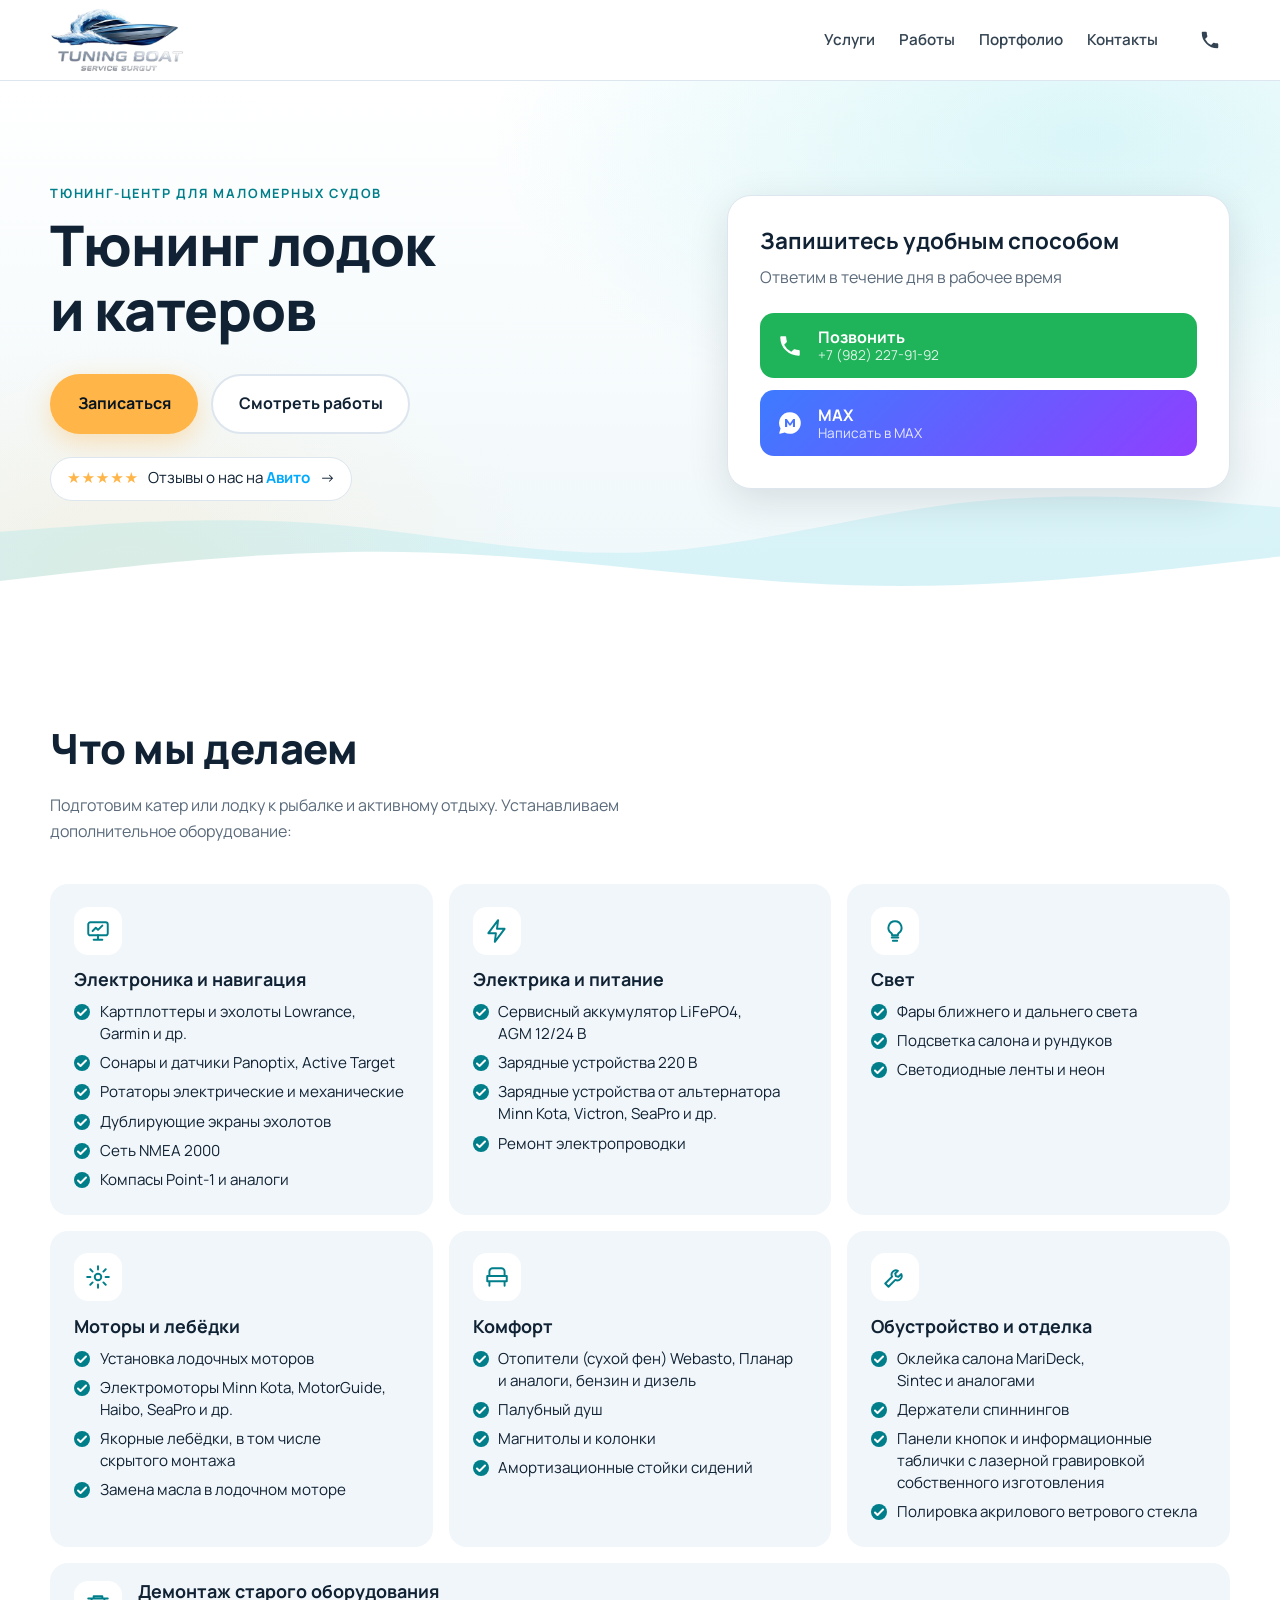
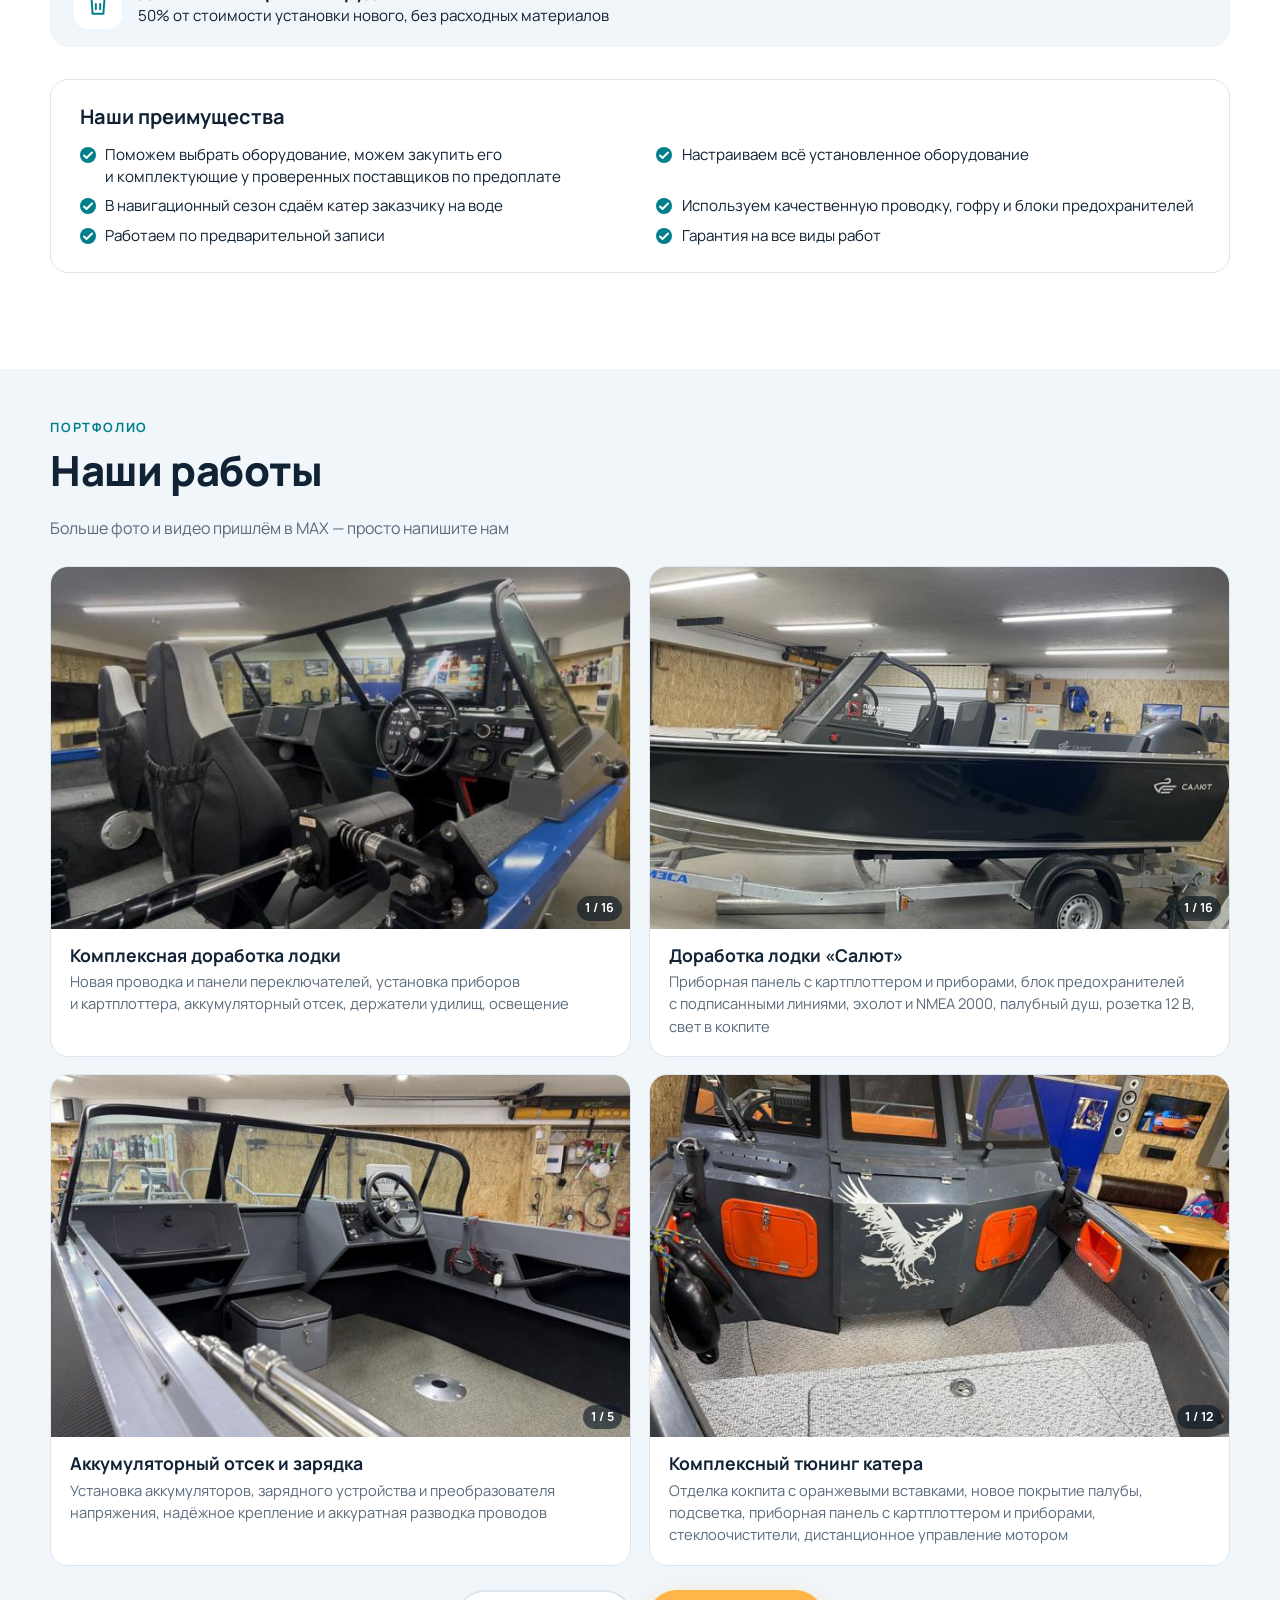
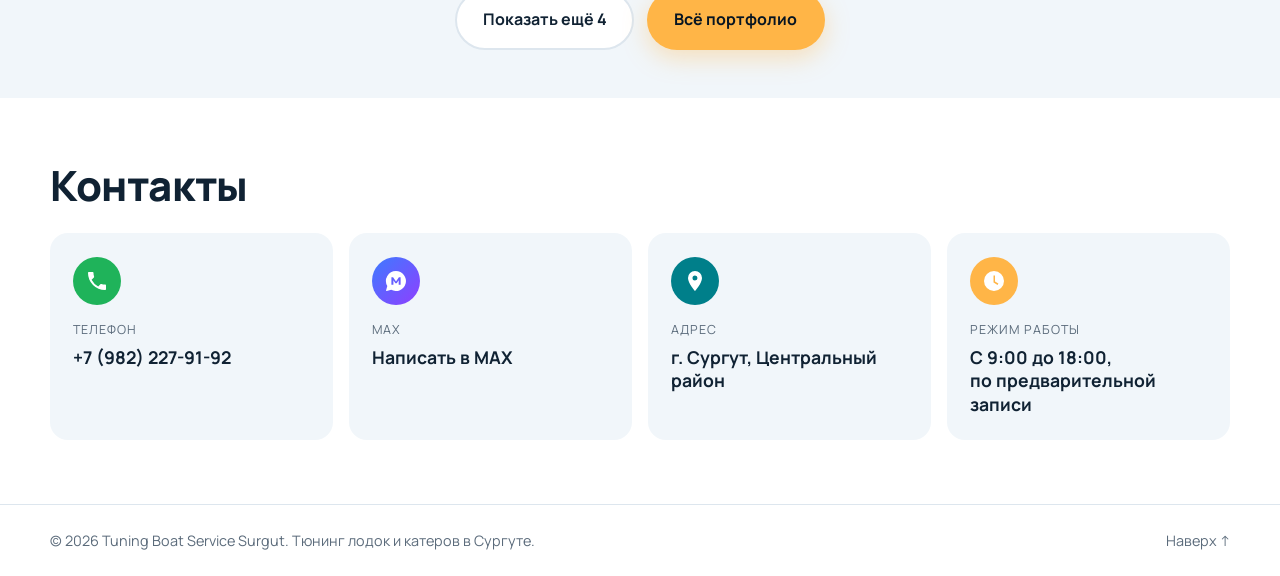
==== commit 34fd9ac5: "Демонтаж оформлен отдельной карточкой в стиле услуг Co-Authored-By: Claude Opus 5.5 <noreply@anthrop" ====
--- a/index.html
+++ b/index.html
@@ -176,7 +176,10 @@
 .svc ul, .adv ul { list-style: none; margin: 0; padding: 0; display: grid; gap: .45rem; }
 .svc li, .adv li { position: relative; padding-left: 1.6rem; font-size: .95rem; line-height: 1.45; }
 .svc li::before, .adv li::before { content: ""; position: absolute; left: 0; top: .2em; width: 1rem; height: 1rem; border-radius: 50%; background: var(--aqua-dark) url("data:image/svg+xml,%3Csvg xmlns='http://www.w3.org/2000/svg' viewBox='0 0 16 16'%3E%3Cpath d='M4 8.5l2.5 2.5L12 5.5' fill='none' stroke='white' stroke-width='2' stroke-linecap='round' stroke-linejoin='round'/%3E%3C/svg%3E") center / 100% no-repeat; }
-.svc-note { margin: 1.2rem 0 0; color: var(--muted); font-size: .92rem; }
+.svc-note { margin-top: 1rem; display: flex; align-items: center; gap: 1rem; background: var(--bg-alt); border-radius: var(--radius); padding: 1.1rem 1.5rem; }
+.svc-note .svc__icon { margin: 0; flex: none; }
+.svc-note h3 { font-size: 1.12rem; margin: 0 0 .15rem; }
+.svc-note p { margin: 0; font-size: .95rem; }
 .adv { margin-top: 2rem; padding: 1.6rem 1.8rem; border: 1px solid var(--line); border-radius: var(--radius); }
 .adv h3 { font-size: 1.25rem; margin: 0 0 1rem; }
 .adv ul { grid-template-columns: repeat(2, 1fr); column-gap: 2rem; }
@@ -445,7 +448,10 @@
           </ul>
         </article>
       </div>
-      <p class="svc-note">Демонтаж старого оборудования&nbsp;— 50% от&nbsp;стоимости установки нового, без&nbsp;расходных материалов</p>
+      <div class="svc-note">
+        <div class="svc__icon"><svg viewBox="0 0 24 24" aria-hidden="true"><path d="M3 6h18M8 6V4h8v2M6 6l1 14h10l1-14M10 11v5M14 11v5"/></svg></div>
+        <div><h3>Демонтаж старого оборудования</h3><p>50% от&nbsp;стоимости установки нового, без&nbsp;расходных материалов</p></div>
+      </div>
       <div class="adv">
         <h3>Наши преимущества</h3>
         <ul>
@@ -742,7 +748,28 @@
   <a class="floating__btn cbtn--max" data-contact="max" href="https://max.ru/u/f9LHodD0cOI_EWlX5eczMRyrgtSB1MiPvnAlhKM8POfMxDiGiavjYpwFXmU" target="_blank" rel="noopener" aria-label="MAX"><svg viewBox="0 0 24 24"><path d="M12 2a10 10 0 0 0-8.7 15l-1.2 4.3c-.1.4.3.8.7.7l4.4-1.2A10 10 0 1 0 12 2zm4.6 13.8h-1.9v-4.6l-2 3h-1.3l-2-3v4.6H7.4V8.2h1.7l2.9 4.3 2.9-4.3h1.7z"/></svg></a>
 </div>
 
-<script src="config.js"></script>
+<script>
+/*
+ * ============================================================
+ *  НАСТРОЙКИ САЙТА — меняйте только этот файл
+ * ============================================================
+ *  После изменения сохраните файл и отправьте в GitHub —
+ *  все кнопки и ссылки на сайте обновятся автоматически.
+ */
+window.SITE_CONFIG = {
+  // Телефон: как показывать на сайте и как набирать (только цифры и +)
+  phoneDisplay: "+7 (982) 227-91-92",
+  phoneDial: "+79822279192",
+
+  // MAX: полная ссылка на ваш профиль или чат в MAX
+  // (в приложении MAX: Профиль → Поделиться → Скопировать ссылку)
+  maxUrl: "https://max.ru/u/f9LHodD0cOI_EWlX5eczMRyrgtSB1MiPvnAlhKM8POfMxDiGiavjYpwFXmU",
+  maxLabel: "Написать в MAX",
+
+  address: "г. Сургут, Центральный район",
+  hours: "С 9:00 до 18:00, по предварительной записи"
+};
+</script>
 <script>
 (function () {
   var C = window.SITE_CONFIG || {};
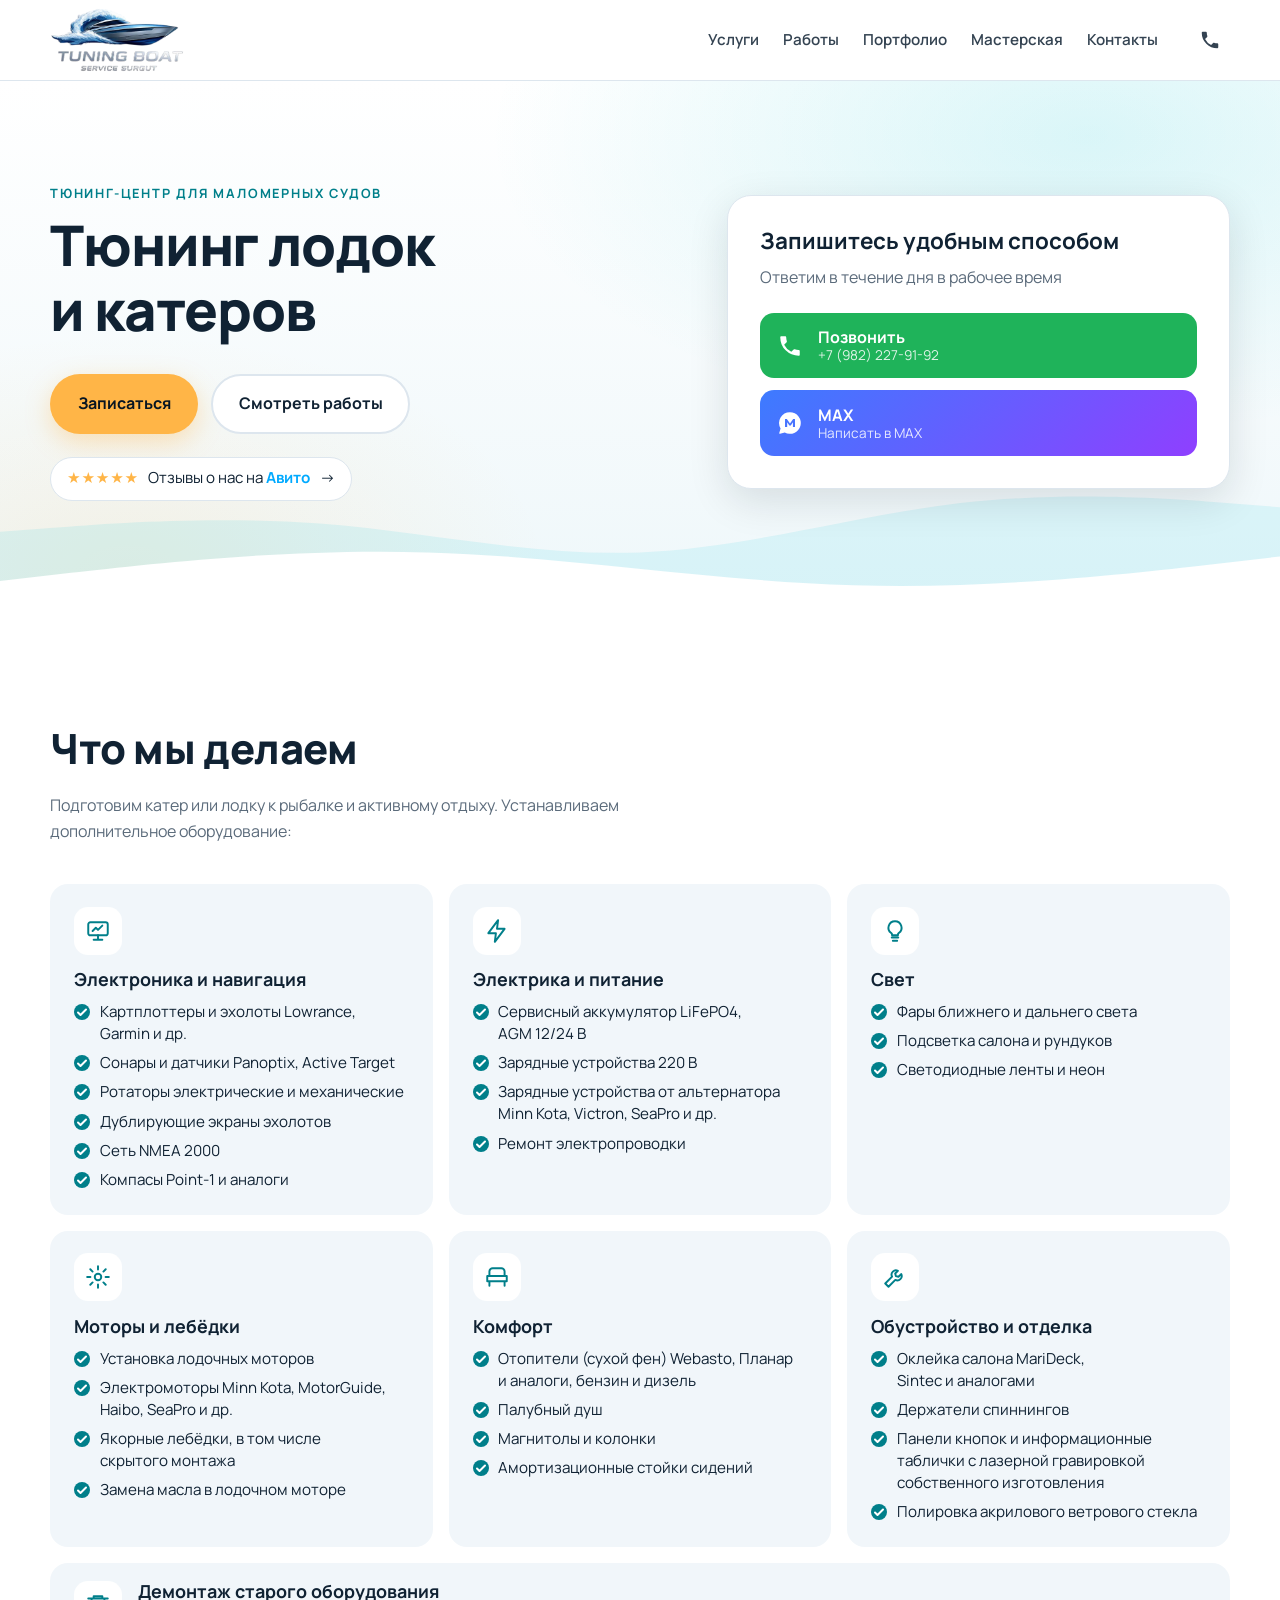
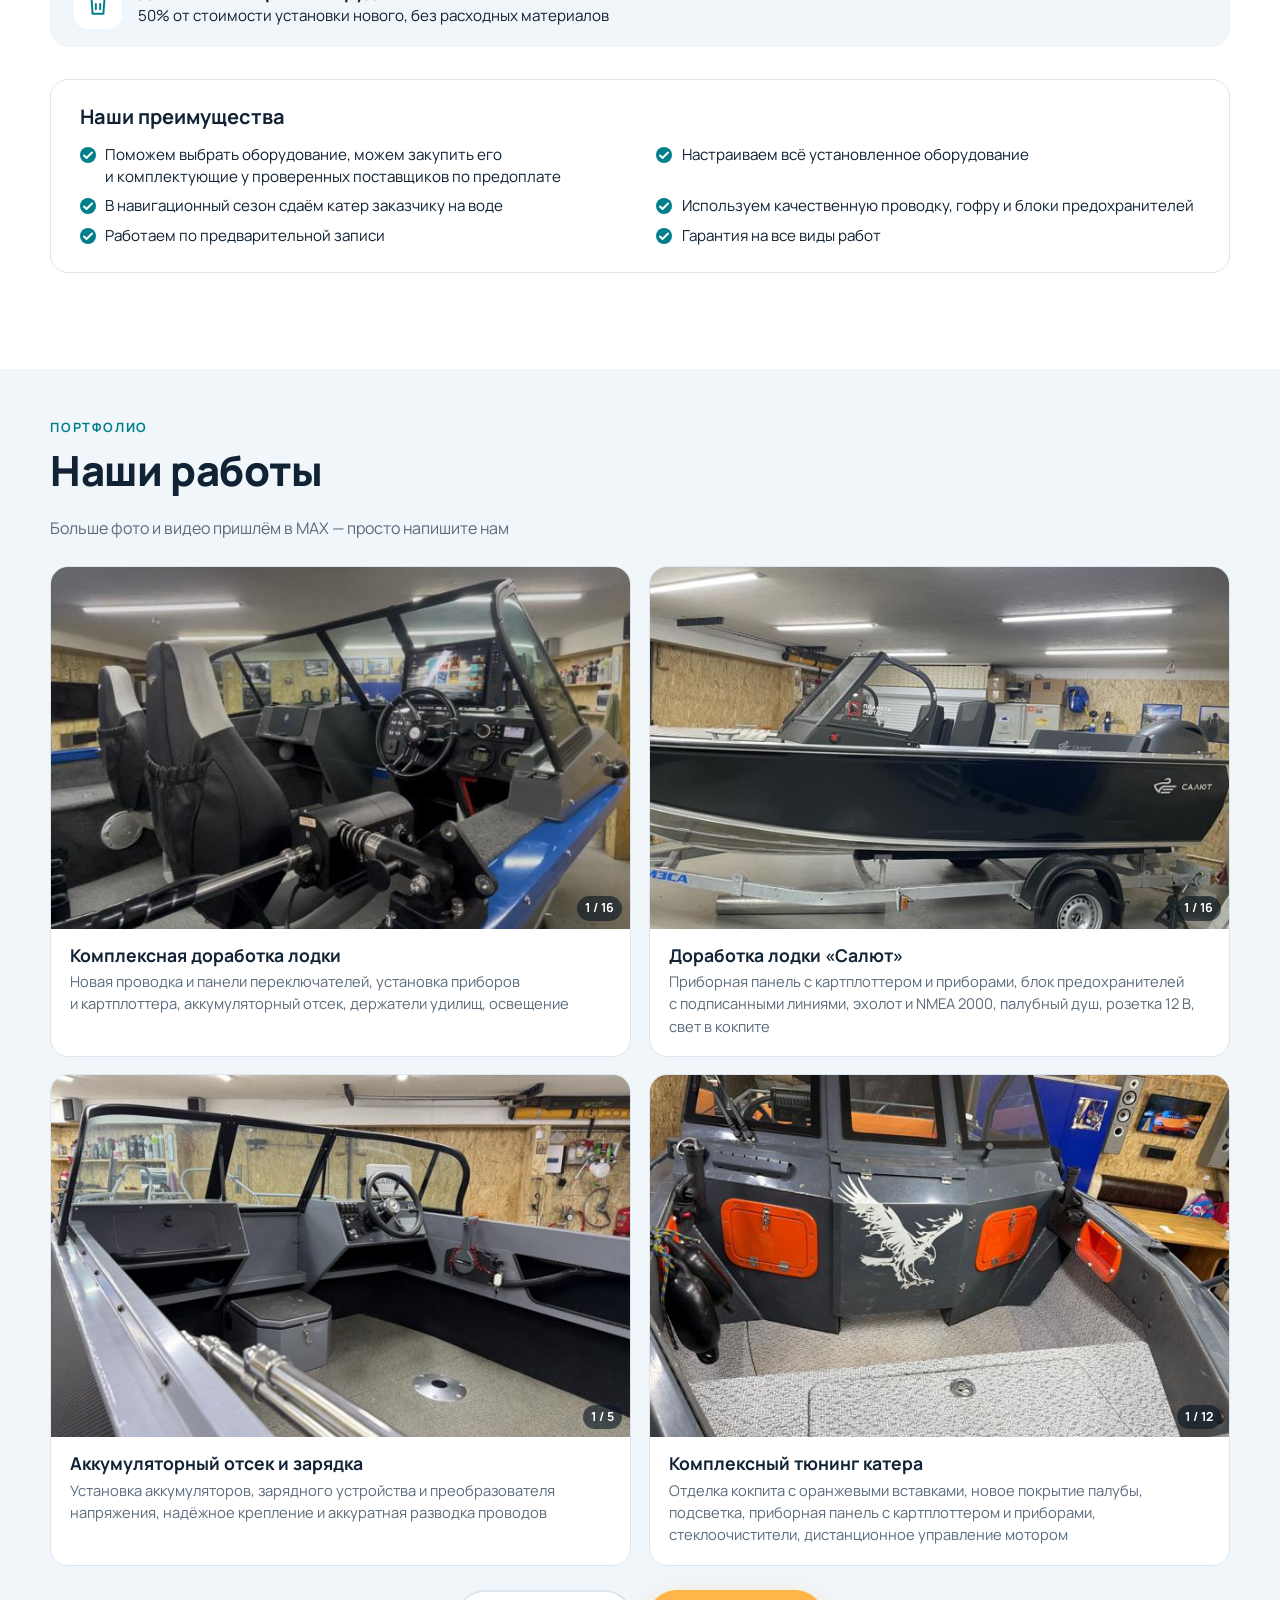
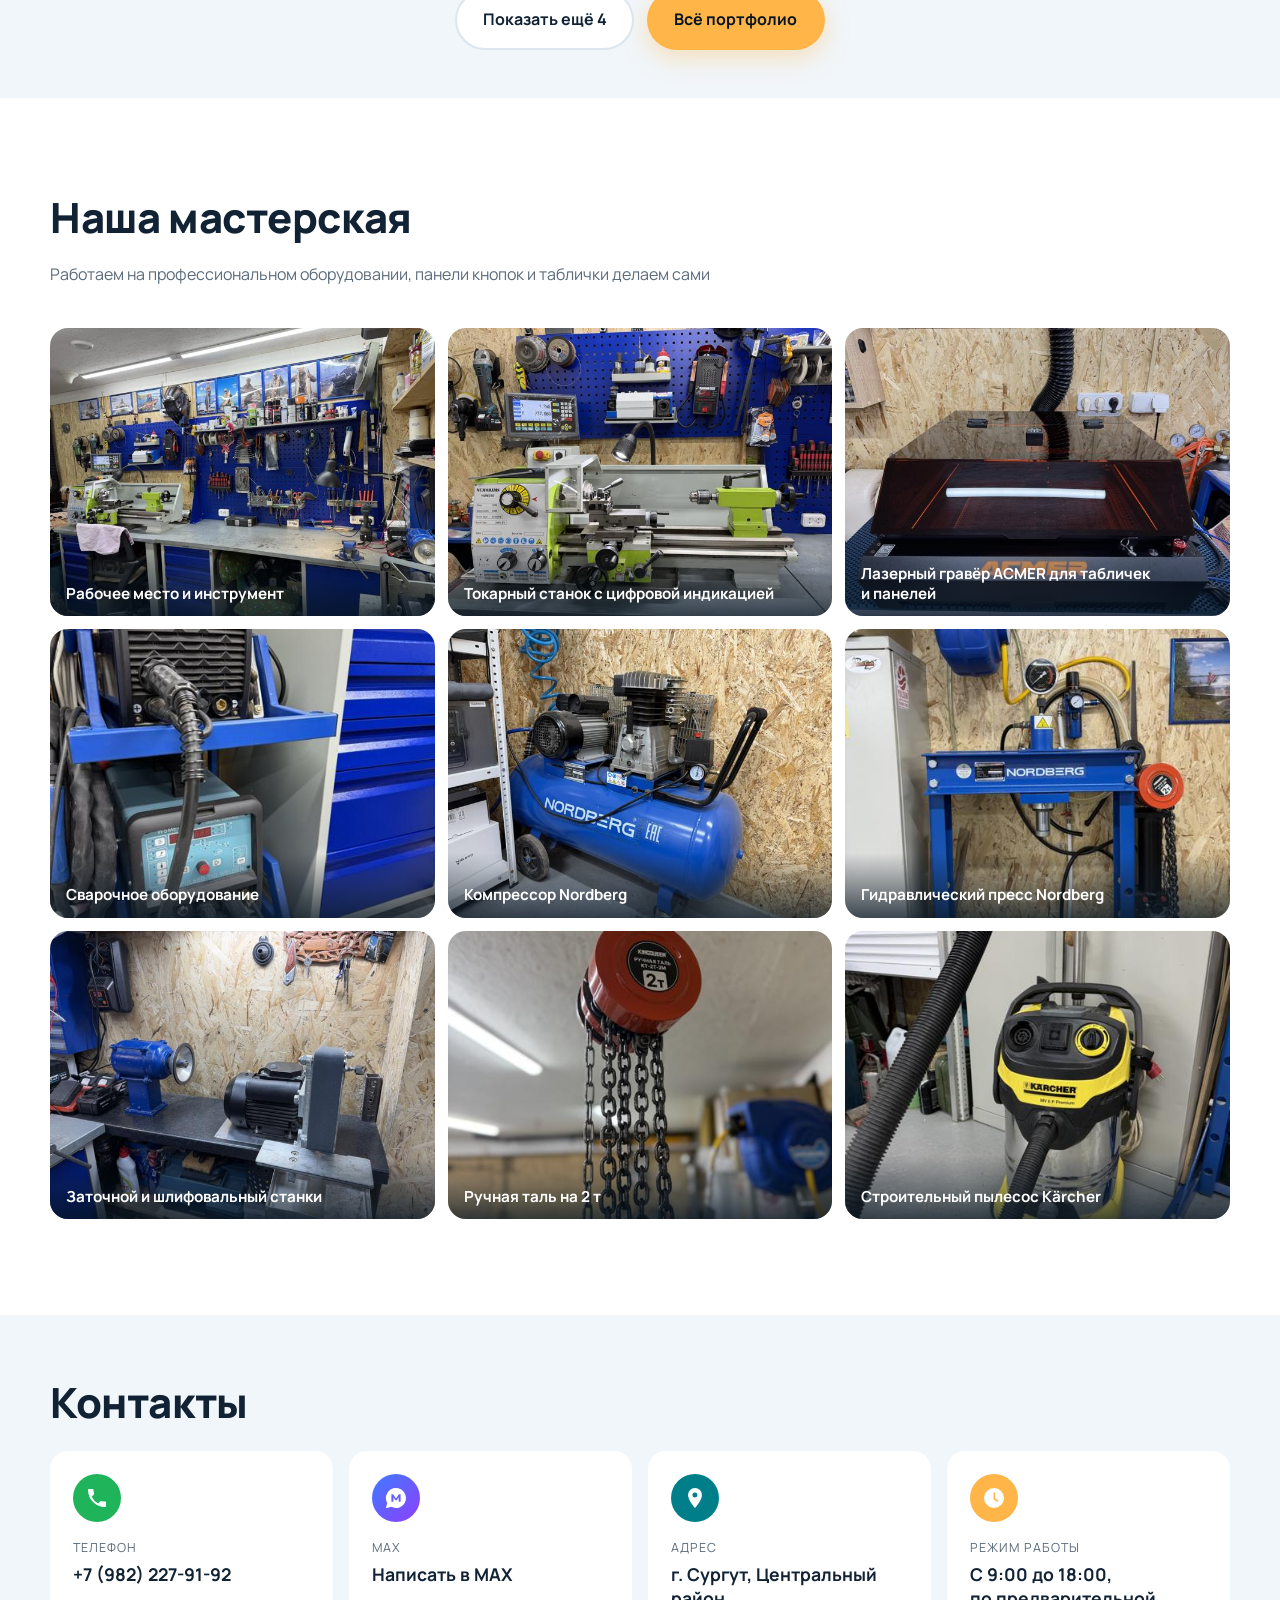
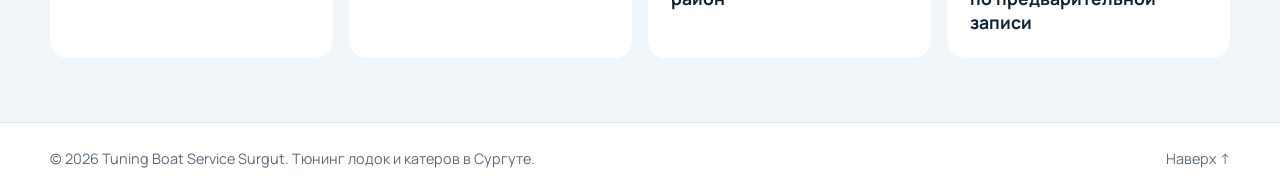
==== commit 8b6b29c9: "Блок «Наша мастерская» с фото оборудования, пункт меню «Мастерская» Co-Authored-By: Claude Opus 5.5 " ====
--- a/index.html
+++ b/index.html
@@ -259,10 +259,18 @@
   .lightbox__prev, .lightbox__next { top: auto; bottom: 8px; transform: none; }
 }
 
+/* Workshop */
+.ws { display: grid; grid-template-columns: repeat(3, 1fr); gap: .8rem; }
+.ws__item { position: relative; padding: 0; border: 0; border-radius: var(--radius); overflow: hidden; aspect-ratio: 4 / 3; background: var(--bg-alt); cursor: zoom-in; font: inherit; }
+.ws__item img { width: 100%; height: 100%; object-fit: cover; transition: transform .3s; }
+.ws__item:hover img { transform: scale(1.04); }
+.ws__item span { position: absolute; left: 0; right: 0; bottom: 0; padding: 2rem 1rem .8rem; text-align: left; color: #fff; font-weight: 700; font-size: .95rem; line-height: 1.3; background: linear-gradient(transparent, rgba(7, 21, 34, .75)); }
+@media (max-width: 760px) { .ws { grid-template-columns: 1fr 1fr; gap: .5rem; } .ws__item span { font-size: .8rem; padding: 1.5rem .6rem .5rem; } }
+
 /* Contacts */
 #contacts { padding: clamp(2.5rem, 5vw, 4rem) 0; }
 .ccards { display: grid; grid-template-columns: repeat(4, 1fr); gap: 1rem; margin-top: 1.5rem; }
-.ccard { display: flex; flex-direction: column; gap: .35rem; padding: 1.4rem; background: var(--bg-alt); border: 1px solid transparent; border-radius: var(--radius); text-decoration: none; color: var(--ink); }
+.ccard { display: flex; flex-direction: column; gap: .35rem; padding: 1.4rem; background: #fff; border: 1px solid transparent; border-radius: var(--radius); text-decoration: none; color: var(--ink); }
 .ccard--link { transition: transform .15s, box-shadow .2s, border-color .2s, background .2s; }
 .ccard--link:hover { transform: translateY(-3px); background: #fff; border-color: var(--line); box-shadow: var(--shadow); }
 .ccard__icon { width: 48px; height: 48px; border-radius: 50%; display: grid; place-items: center; color: #fff; margin-bottom: .6rem; }
@@ -336,6 +344,7 @@
       <a href="#services">Услуги</a>
       <a href="#works">Работы</a>
       <a href="portfolio.html">Портфолио</a>
+      <a href="#workshop">Мастерская</a>
       <a href="#contacts">Контакты</a>
     </nav>
     <a class="header__phone" data-contact="phone" href="tel:+79822279192" aria-label="Позвонить: +7 (982) 227-91-92" title="+7 (982) 227-91-92"><svg viewBox="0 0 24 24" aria-hidden="true"><path d="M6.6 10.8a15.1 15.1 0 0 0 6.6 6.6l2.2-2.2c.3-.3.7-.4 1-.2 1.1.4 2.3.6 3.6.6.6 0 1 .4 1 1V20c0 .6-.4 1-1 1A17 17 0 0 1 3 4c0-.6.4-1 1-1h3.5c.6 0 1 .4 1 1 0 1.3.2 2.5.6 3.6.1.3 0 .7-.2 1z"/></svg></a>
@@ -696,8 +705,27 @@
     </div>
   </section>
 
+  <!-- WORKSHOP -->
+  <section class="section" id="workshop">
+    <div class="container">
+      <h2 class="section__title">Наша мастерская</h2>
+      <p class="section__lead">Работаем на&nbsp;профессиональном оборудовании, панели кнопок и&nbsp;таблички делаем сами</p>
+      <div class="ws js-gallery" data-photos="images/equipment/eq-6.jpg,images/equipment/eq-8.jpg,images/equipment/eq-9.jpg,images/equipment/eq-5.jpg,images/equipment/eq-4.jpg,images/equipment/eq-2.jpg,images/equipment/eq-7.jpg,images/equipment/eq-3.jpg,images/equipment/eq-1.jpg">
+        <button type="button" class="ws__item" data-index="0"><img src="images/equipment/eq-6-thumb.jpg" alt="Рабочее место и инструмент" loading="lazy" width="640" height="480"><span>Рабочее место и&nbsp;инструмент</span></button>
+        <button type="button" class="ws__item" data-index="1"><img src="images/equipment/eq-8-thumb.jpg" alt="Токарный станок с цифровой индикацией" loading="lazy" width="640" height="480"><span>Токарный станок с&nbsp;цифровой индикацией</span></button>
+        <button type="button" class="ws__item" data-index="2"><img src="images/equipment/eq-9-thumb.jpg" alt="Лазерный гравёр ACMER для табличек и панелей" loading="lazy" width="640" height="480"><span>Лазерный гравёр ACMER для&nbsp;табличек и&nbsp;панелей</span></button>
+        <button type="button" class="ws__item" data-index="3"><img src="images/equipment/eq-5-thumb.jpg" alt="Сварочное оборудование" loading="lazy" width="640" height="480"><span>Сварочное оборудование</span></button>
+        <button type="button" class="ws__item" data-index="4"><img src="images/equipment/eq-4-thumb.jpg" alt="Компрессор Nordberg" loading="lazy" width="640" height="480"><span>Компрессор Nordberg</span></button>
+        <button type="button" class="ws__item" data-index="5"><img src="images/equipment/eq-2-thumb.jpg" alt="Гидравлический пресс Nordberg" loading="lazy" width="640" height="480"><span>Гидравлический пресс Nordberg</span></button>
+        <button type="button" class="ws__item" data-index="6"><img src="images/equipment/eq-7-thumb.jpg" alt="Заточной и шлифовальный станки" loading="lazy" width="640" height="480"><span>Заточной и&nbsp;шлифовальный станки</span></button>
+        <button type="button" class="ws__item" data-index="7"><img src="images/equipment/eq-3-thumb.jpg" alt="Ручная таль на 2 т" loading="lazy" width="640" height="480"><span>Ручная таль на&nbsp;2&nbsp;т</span></button>
+        <button type="button" class="ws__item" data-index="8"><img src="images/equipment/eq-1-thumb.jpg" alt="Строительный пылесос Kärcher" loading="lazy" width="640" height="480"><span>Строительный пылесос Kärcher</span></button>
+      </div>
+    </div>
+  </section>
+
   <!-- CONTACTS -->
-  <section class="section" id="contacts">
+  <section class="section section--dark" id="contacts">
     <div class="container">
       <h2 class="section__title">Контакты</h2>
       <div class="ccards">
@@ -914,7 +942,7 @@
       if (el) openLb(list, +el.getAttribute("data-index"));
     });
   });
-  document.querySelectorAll(".pf-boat").forEach(function (sec) {
+  document.querySelectorAll(".pf-boat, .js-gallery").forEach(function (sec) {
     var list = sec.getAttribute("data-photos").split(",");
     sec.addEventListener("click", function (e) {
       var b = e.target.closest("[data-index]");
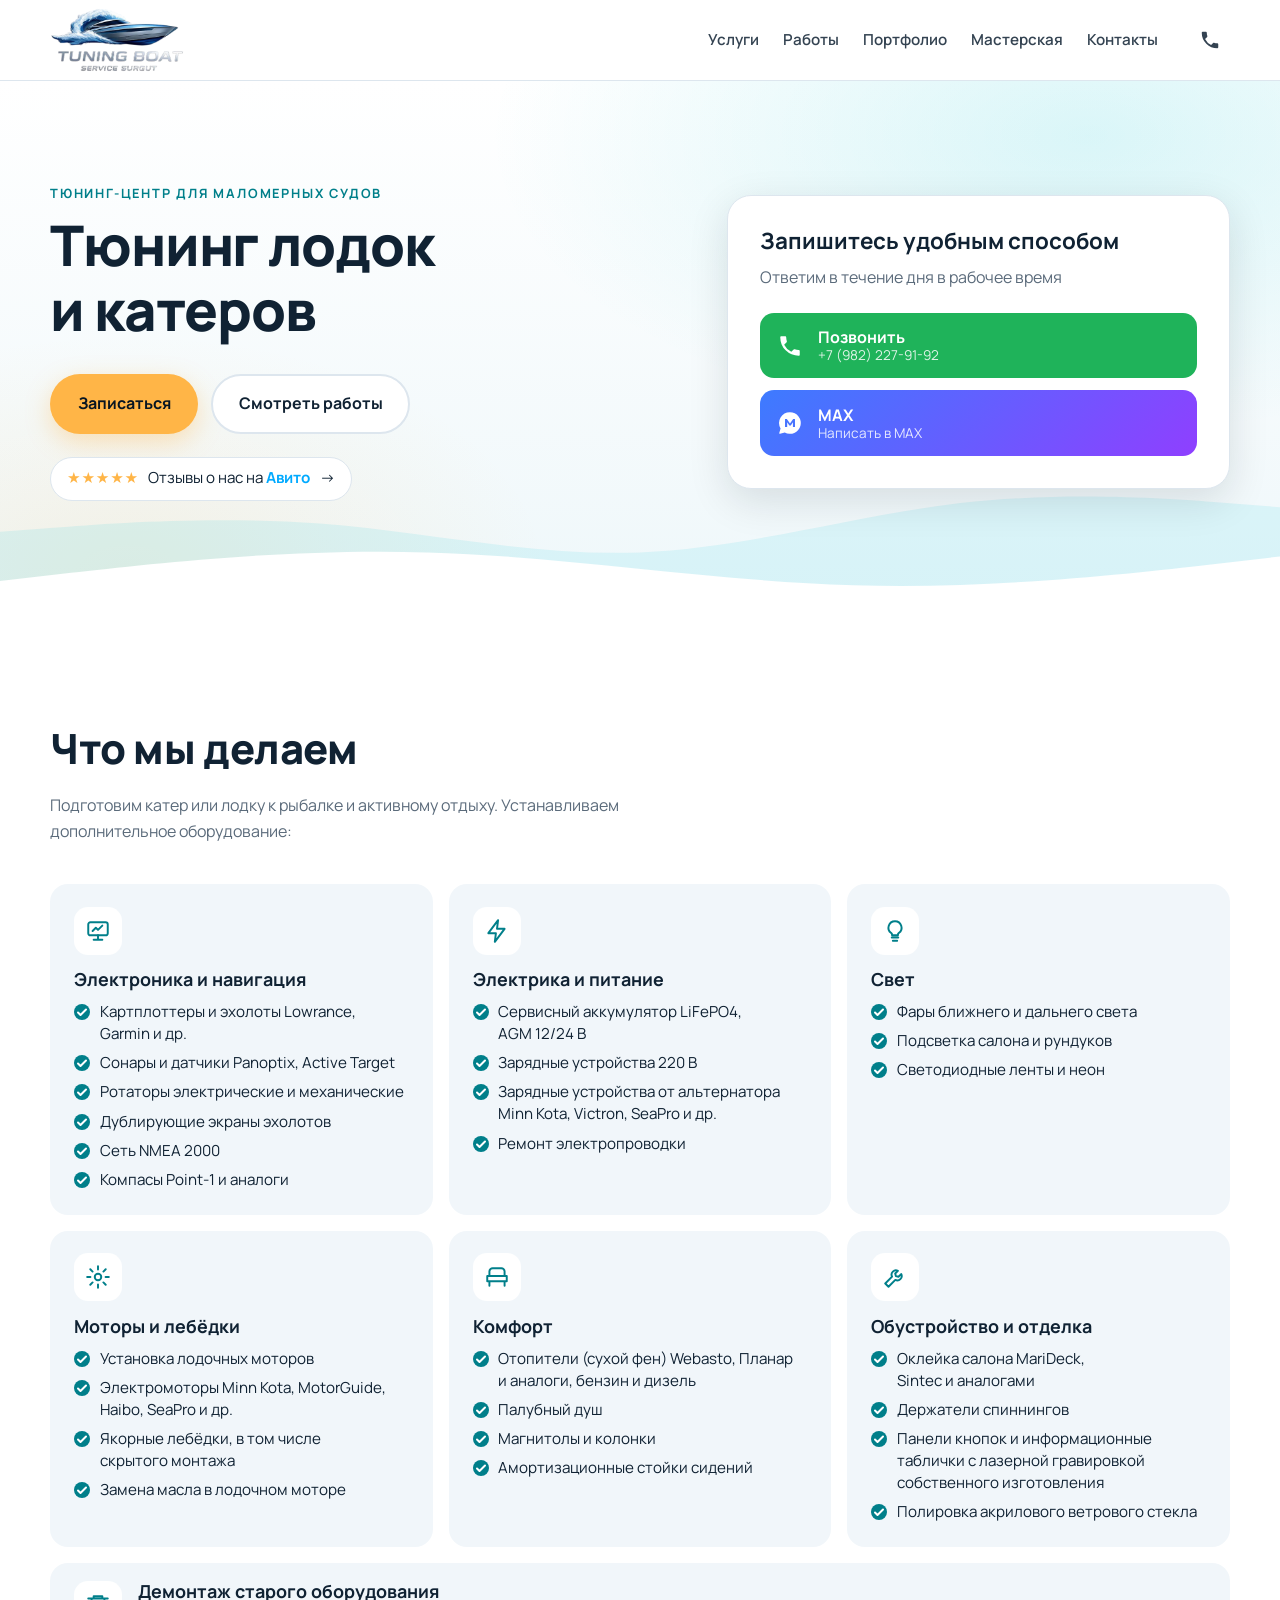
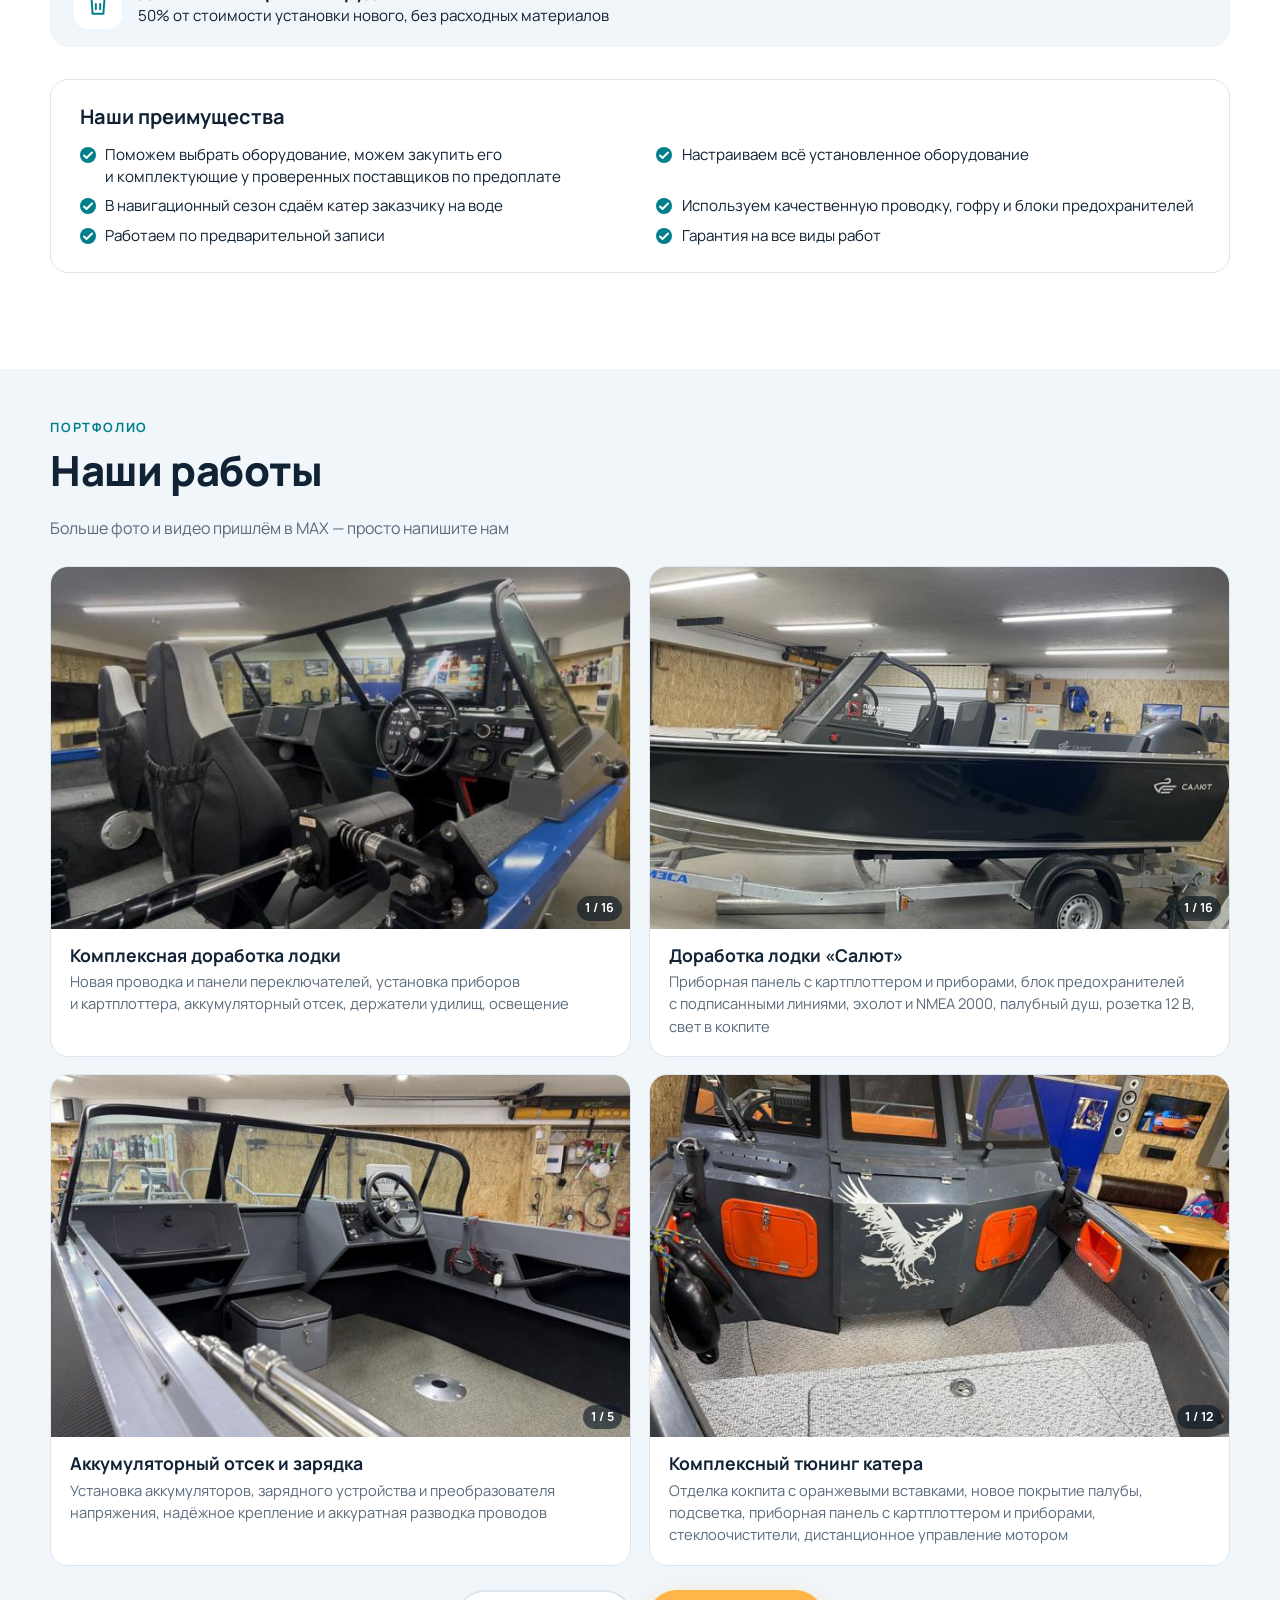
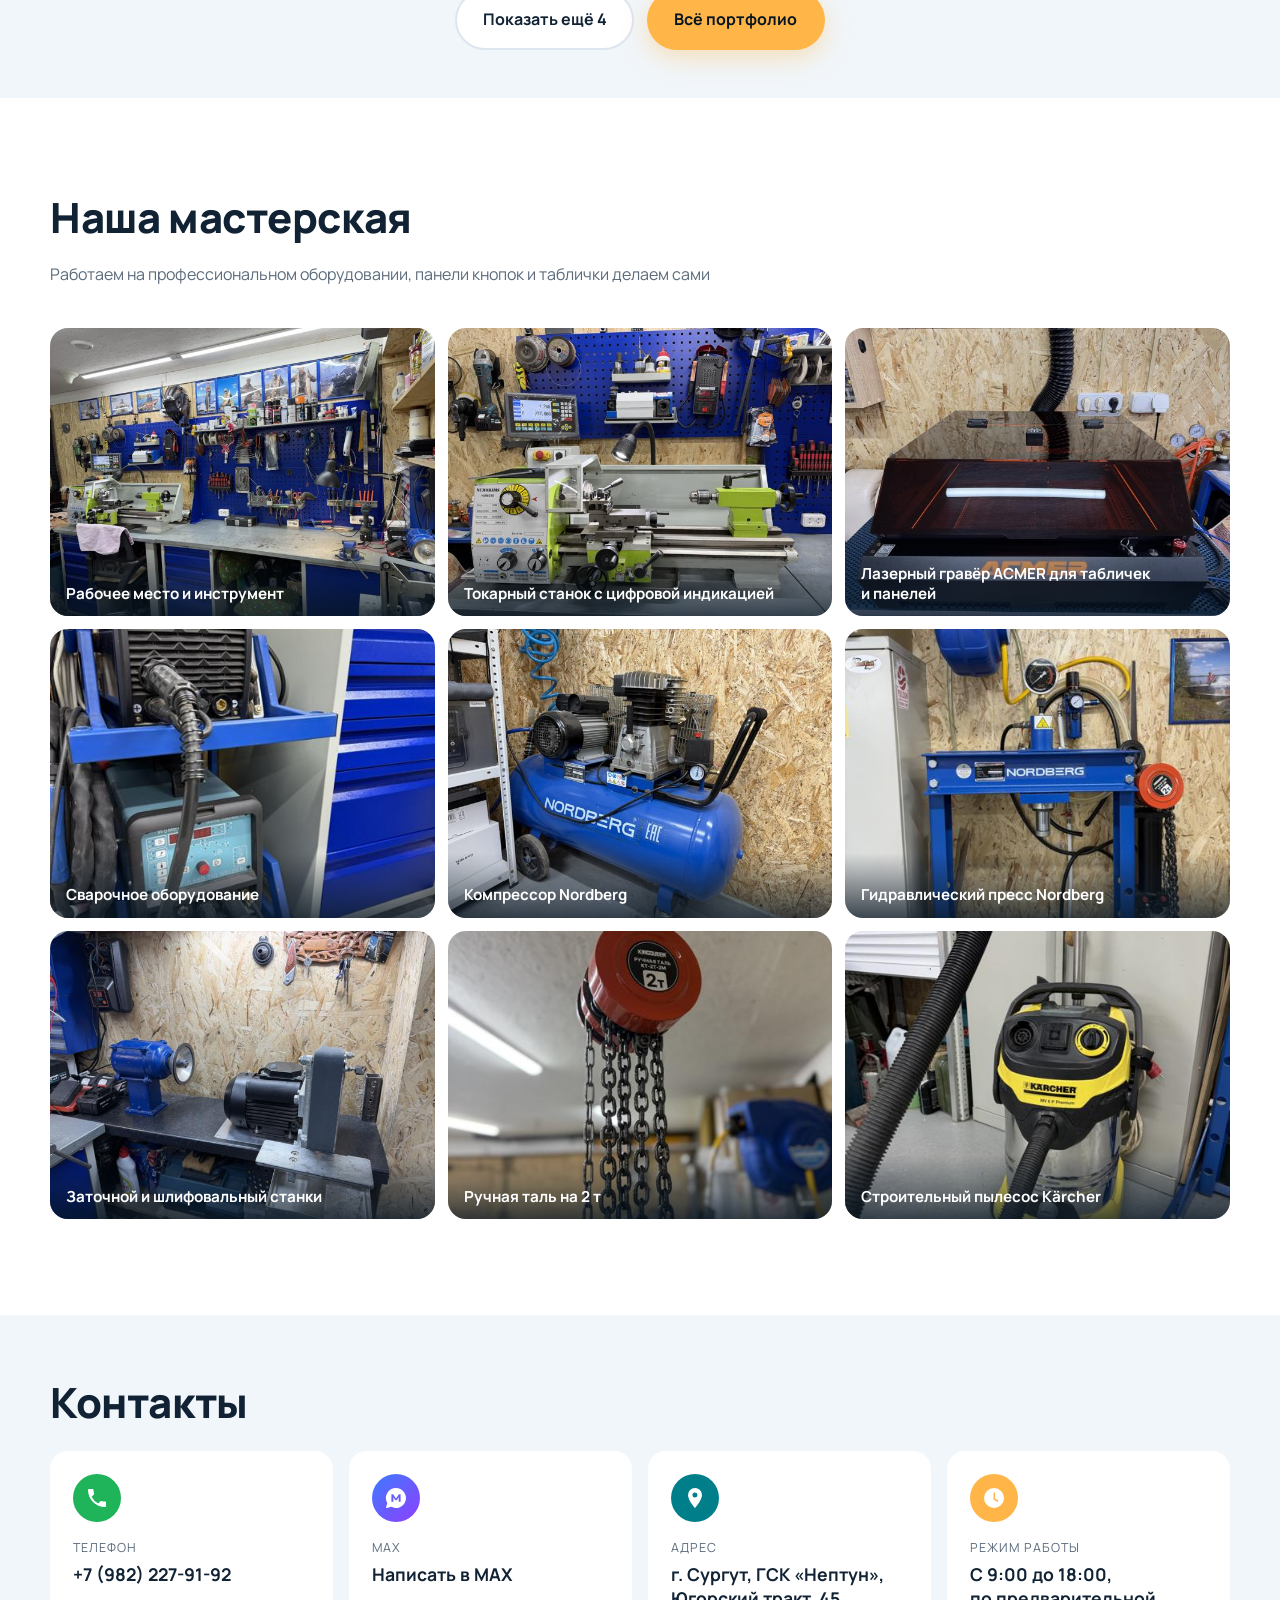
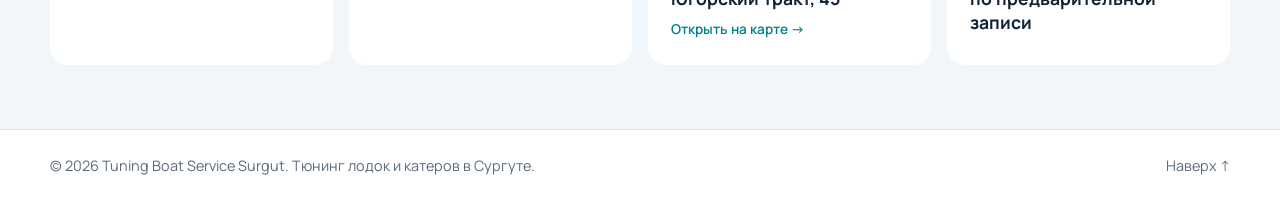
==== commit 867b861d: "Адрес: ГСК «Нептун», Югорский тракт, 45 со ссылкой на Яндекс Карты Co-Authored-By: Claude Opus 5.5 <" ====
--- a/index.html
+++ b/index.html
@@ -281,6 +281,7 @@
 .ccard__icon--clock { background: var(--sun); }
 .ccard__label { font-size: .78rem; color: var(--muted); text-transform: uppercase; letter-spacing: .08em; }
 .ccard b { font-size: 1.1rem; line-height: 1.35; }
+.ccard__more { margin-top: .2rem; font-size: .85rem; font-weight: 600; color: var(--aqua-dark); }
 @media (max-width: 960px) { .ccards { grid-template-columns: repeat(2, 1fr); } }
 @media (max-width: 480px) {
   .ccards { grid-template-columns: 1fr; gap: .7rem; }
@@ -739,11 +740,12 @@
           <span class="ccard__label">MAX</span>
           <b data-contact-text="max">Написать в&nbsp;MAX</b>
         </a>
-        <div class="ccard">
+        <a class="ccard ccard--link" href="https://yandex.ru/maps/?text=%D0%A1%D1%83%D1%80%D0%B3%D1%83%D1%82%2C%20%D0%AE%D0%B3%D0%BE%D1%80%D1%81%D0%BA%D0%B8%D0%B9%20%D1%82%D1%80%D0%B0%D0%BA%D1%82%2C%2045%2C%20%D0%93%D0%A1%D0%9A%20%D0%9D%D0%B5%D0%BF%D1%82%D1%83%D0%BD" target="_blank" rel="noopener">
           <span class="ccard__icon ccard__icon--pin"><svg viewBox="0 0 24 24" aria-hidden="true"><path d="M12 2a7 7 0 0 0-7 7c0 5.2 7 13 7 13s7-7.8 7-13a7 7 0 0 0-7-7zm0 9.5A2.5 2.5 0 1 1 12 6.5a2.5 2.5 0 0 1 0 5z"/></svg></span>
           <span class="ccard__label">Адрес</span>
-          <b data-contact-text="address">г.&nbsp;Сургут, Центральный район</b>
-        </div>
+          <b data-contact-text="address">г.&nbsp;Сургут, ГСК «Нептун», Югорский тракт,&nbsp;45</b>
+          <span class="ccard__more">Открыть на&nbsp;карте&nbsp;→</span>
+        </a>
         <div class="ccard">
           <span class="ccard__icon ccard__icon--clock"><svg viewBox="0 0 24 24" aria-hidden="true"><path d="M12 2a10 10 0 1 0 0 20 10 10 0 0 0 0-20zm1 10.6 3.4 2-.8 1.4-4.1-2.5V6.5H13z"/></svg></span>
           <span class="ccard__label">Режим работы</span>
@@ -794,7 +796,7 @@
   maxUrl: "https://max.ru/u/f9LHodD0cOI_EWlX5eczMRyrgtSB1MiPvnAlhKM8POfMxDiGiavjYpwFXmU",
   maxLabel: "Написать в MAX",
 
-  address: "г. Сургут, Центральный район",
+  address: "г. Сургут, ГСК «Нептун», Югорский тракт, 45",
   hours: "С 9:00 до 18:00, по предварительной записи"
 };
 </script>
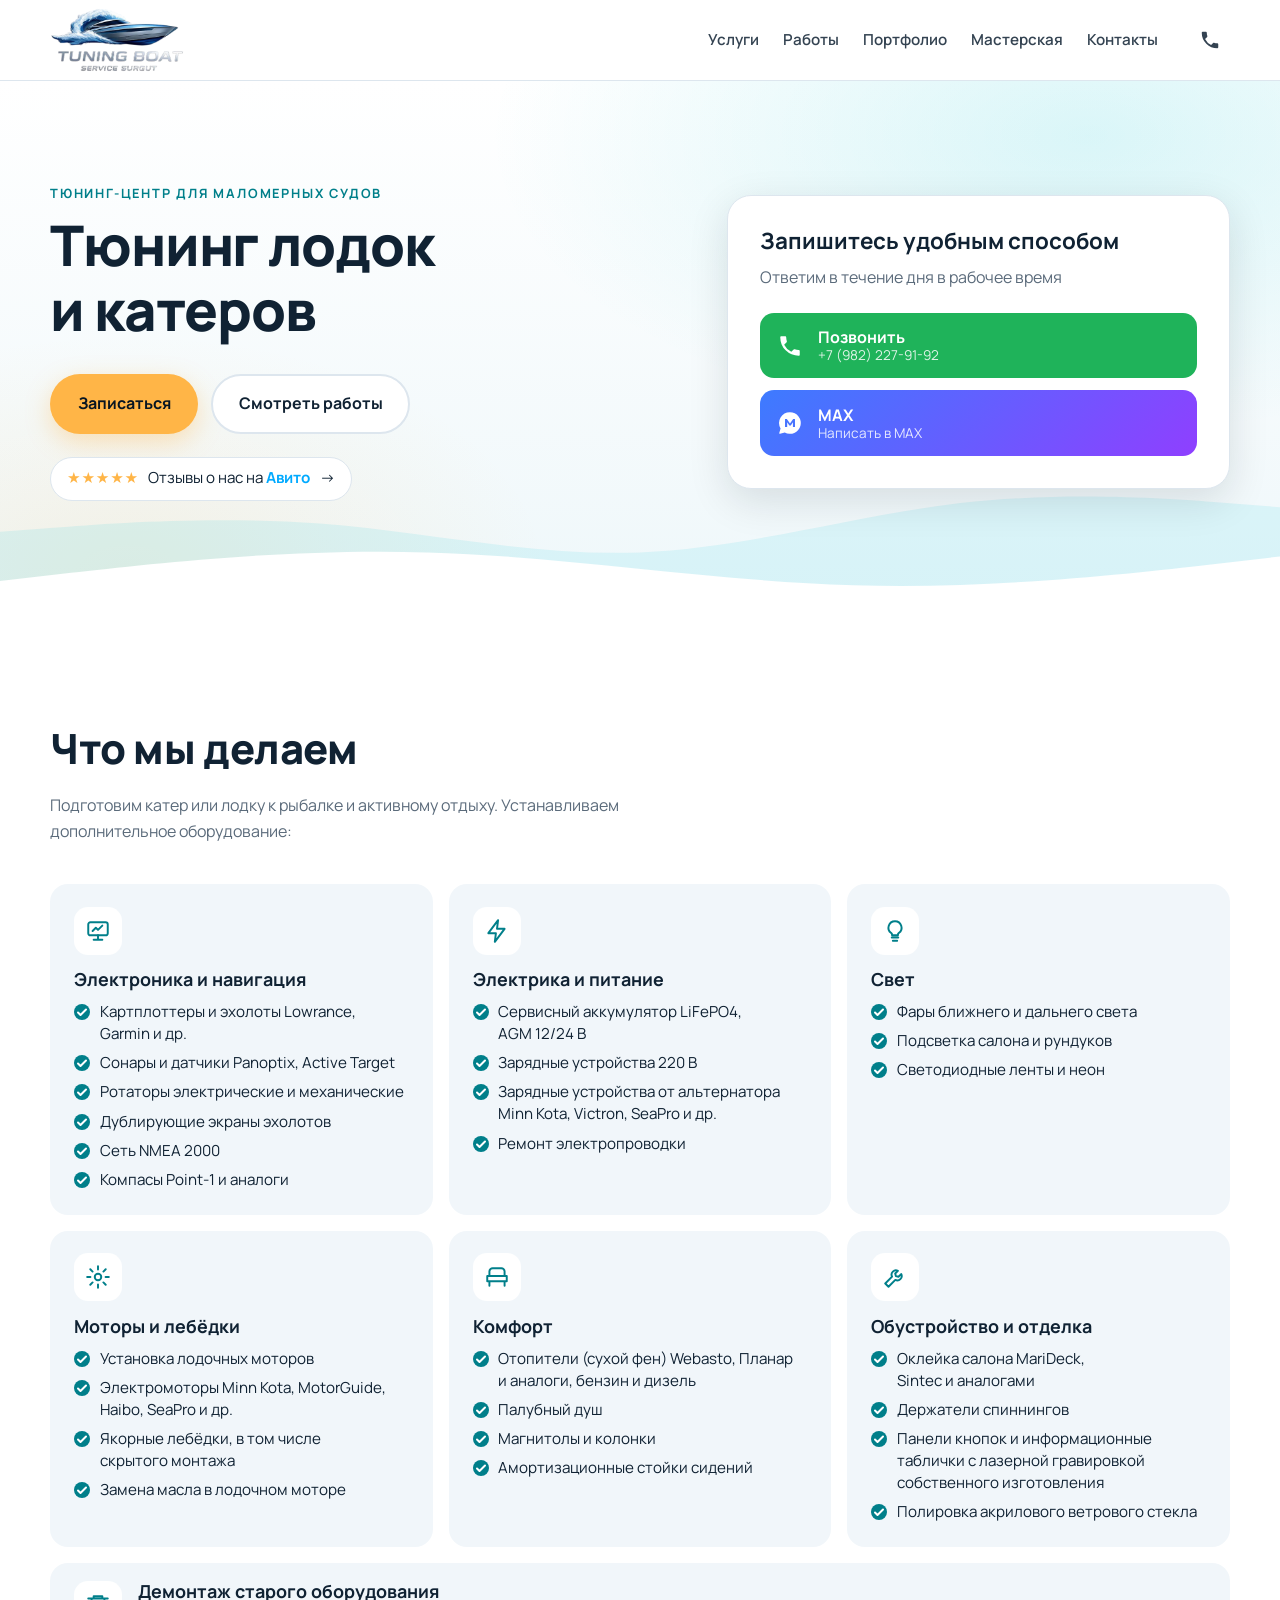
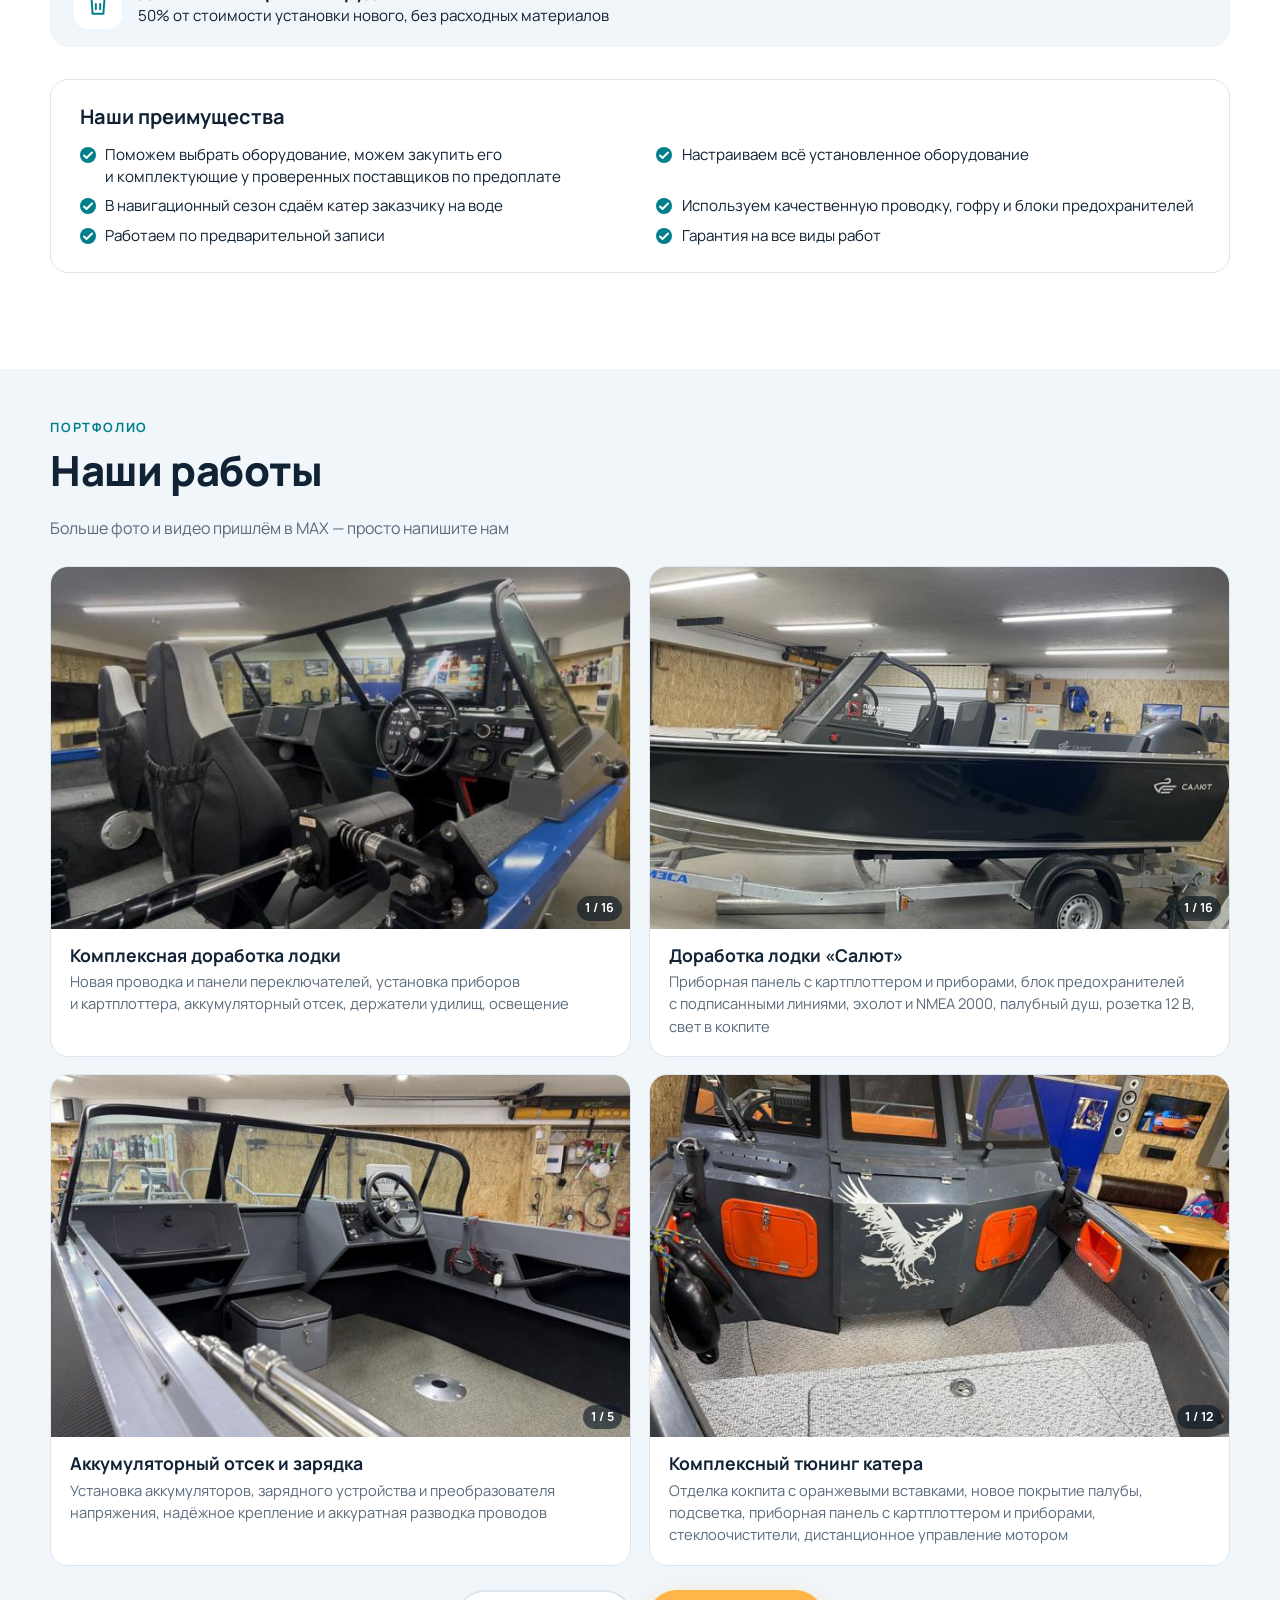
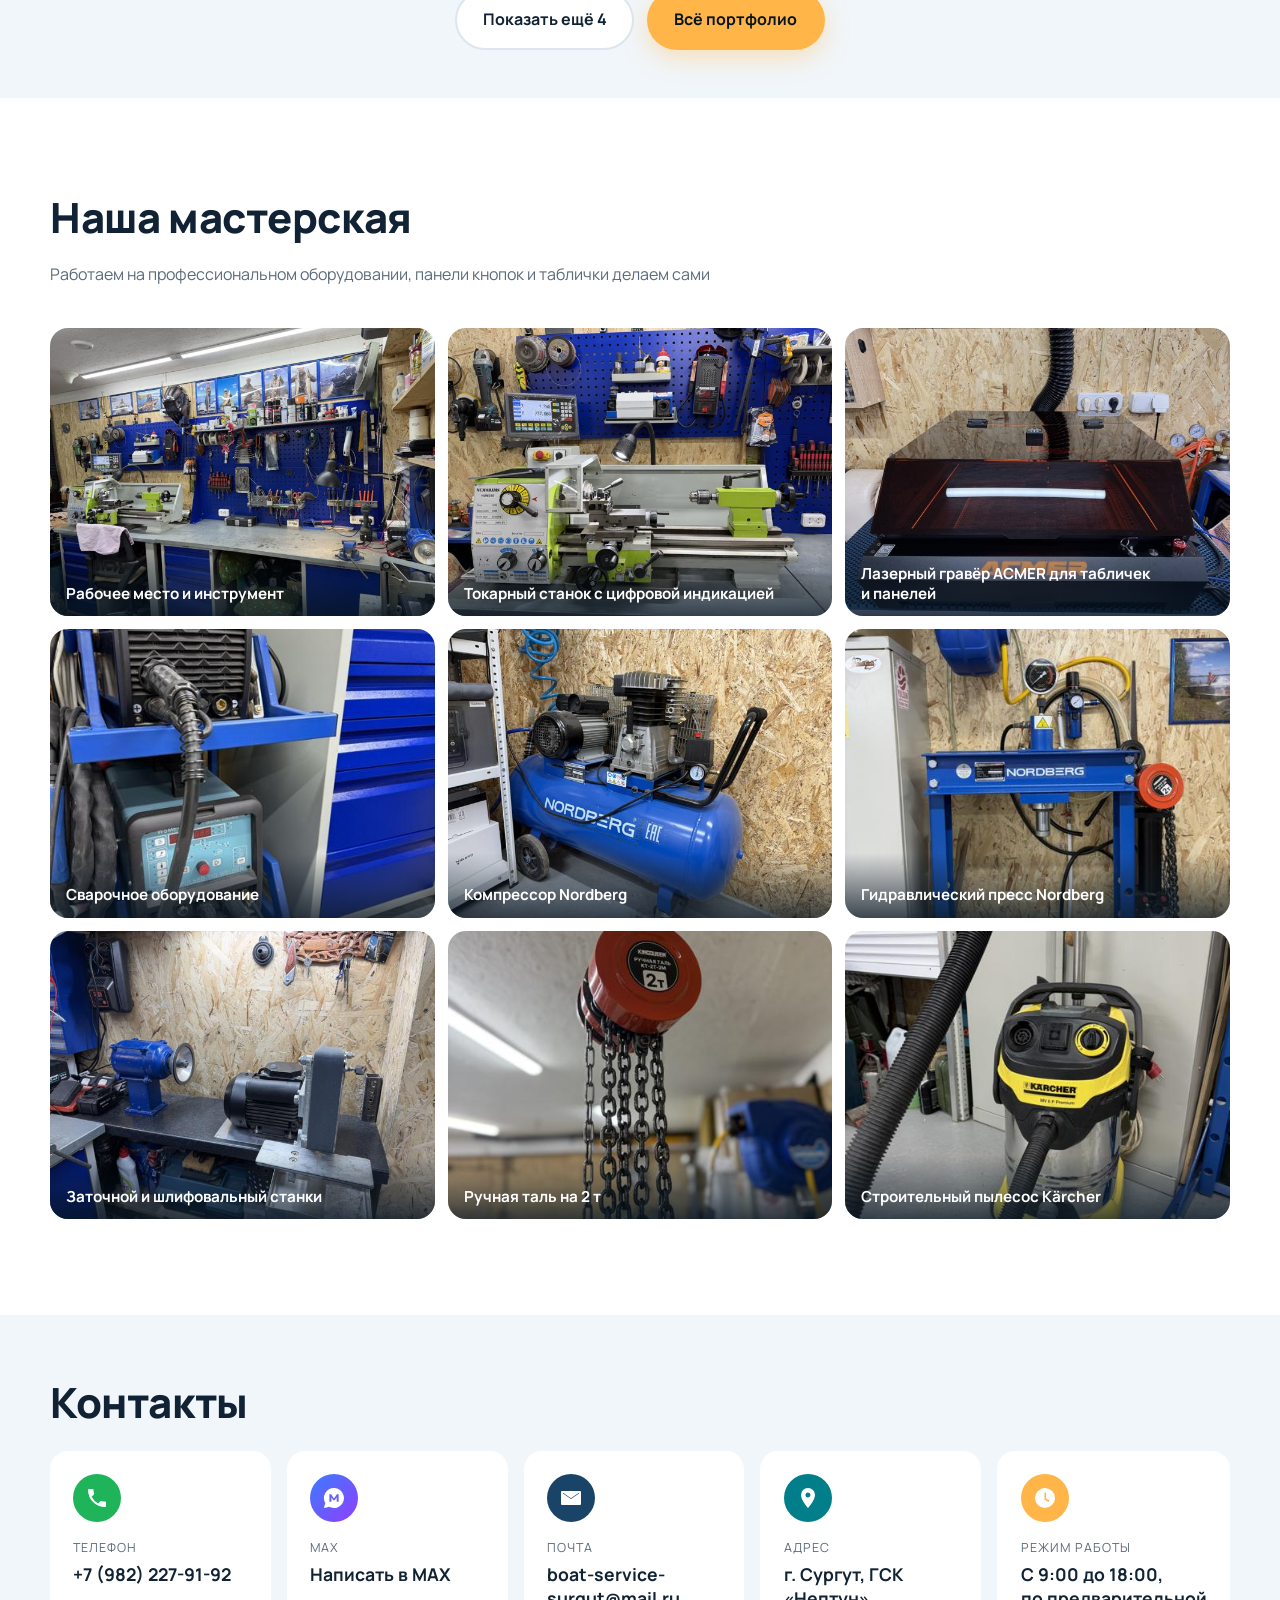
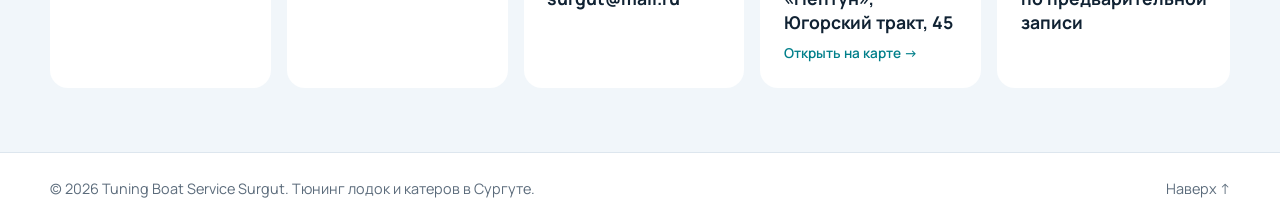
==== commit 81c2bf82: "Контакты: почта boat-service-surgut@mail.ru Co-Authored-By: Claude Opus 5.5 <noreply@anthropic.com> " ====
--- a/index.html
+++ b/index.html
@@ -4,10 +4,15 @@
   <meta charset="utf-8">
   <meta name="viewport" content="width=device-width, initial-scale=1">
   <title>Tuning Boat Service Surgut — тюнинг лодок и катеров в Сургуте</title>
-  <meta name="description" content="Tuning Boat Service Surgut — тюнинг лодок и катеров в Сургуте: оклейка, покраска, электроника, свет, интерьер, тенты, моторы. Запись по телефону и в MAX.">
+  <meta name="description" content="Тюнинг и дооснащение лодок и катеров в Сургуте: эхолоты Lowrance и Garmin, электромоторы, лодочные моторы, фары, отопители, проводка. Запись по телефону и в MAX.">
   <meta property="og:title" content="Tuning Boat Service Surgut — тюнинг лодок и катеров в Сургуте">
-  <meta property="og:description" content="Делаем лодку, которой хочется гордиться. Запись по телефону и в MAX.">
+  <meta property="og:description" content="Тюнинг и дооснащение лодок и катеров в Сургуте: эхолоты Lowrance и Garmin, электромоторы, лодочные моторы, фары, отопители, проводка. Запись по телефону и в MAX.">
   <meta property="og:type" content="website">
+  <link rel="canonical" href="https://boat-service-surgut.ru/">
+  <meta property="og:url" content="https://boat-service-surgut.ru/">
+  <meta property="og:image" content="https://boat-service-surgut.ru/images/works/boat6-11.jpg">
+  <meta property="og:locale" content="ru_RU">
+  <script type="application/ld+json">{"@context": "https://schema.org", "@type": "LocalBusiness", "name": "Tuning Boat Service Surgut", "description": "Тюнинг и дооснащение лодок и катеров", "url": "https://boat-service-surgut.ru/", "image": "https://boat-service-surgut.ru/images/works/boat6-11.jpg", "logo": "https://boat-service-surgut.ru/images/logo.png", "telephone": "+7-982-227-91-92", "email": "boat-service-surgut@mail.ru", "address": {"@type": "PostalAddress", "streetAddress": "Югорский тракт, 45, ГСК «Нептун»", "addressLocality": "Сургут", "addressRegion": "Ханты-Мансийский автономный округ — Югра", "addressCountry": "RU"}, "areaServed": "Сургут"}</script>
   <meta name="theme-color" content="#ffffff">
   <link rel="icon" type="image/png" href="images/icon.png?v=2">
   <link rel="apple-touch-icon" href="images/apple-touch-icon.png">
@@ -269,7 +274,8 @@
 
 /* Contacts */
 #contacts { padding: clamp(2.5rem, 5vw, 4rem) 0; }
-.ccards { display: grid; grid-template-columns: repeat(4, 1fr); gap: 1rem; margin-top: 1.5rem; }
+.ccards { display: grid; grid-template-columns: repeat(5, 1fr); gap: 1rem; margin-top: 1.5rem; }
+@media (max-width: 1180px) { .ccards { grid-template-columns: repeat(3, 1fr); } }
 .ccard { display: flex; flex-direction: column; gap: .35rem; padding: 1.4rem; background: #fff; border: 1px solid transparent; border-radius: var(--radius); text-decoration: none; color: var(--ink); }
 .ccard--link { transition: transform .15s, box-shadow .2s, border-color .2s, background .2s; }
 .ccard--link:hover { transform: translateY(-3px); background: #fff; border-color: var(--line); box-shadow: var(--shadow); }
@@ -278,6 +284,8 @@
 .ccard__icon--phone { background: var(--phone); }
 .ccard__icon--max { background: var(--max-grad); }
 .ccard__icon--pin { background: var(--aqua-dark); }
+.ccard__icon--mail { background: var(--navy-600); }
+.ccard__mail { overflow-wrap: anywhere; }
 .ccard__icon--clock { background: var(--sun); }
 .ccard__label { font-size: .78rem; color: var(--muted); text-transform: uppercase; letter-spacing: .08em; }
 .ccard b { font-size: 1.1rem; line-height: 1.35; }
@@ -289,6 +297,7 @@
   .ccard__icon { grid-row: 1 / 3; margin: 0; }
   .ccard__label { align-self: end; }
   .ccard b { align-self: start; font-size: 1rem; }
+  .ccard__more { grid-column: 2; margin-top: 0; }
 }
 
 /* Footer */
@@ -739,6 +748,11 @@
           <span class="ccard__icon ccard__icon--max"><svg viewBox="0 0 24 24" aria-hidden="true"><path d="M12 2a10 10 0 0 0-8.7 15l-1.2 4.3c-.1.4.3.8.7.7l4.4-1.2A10 10 0 1 0 12 2zm4.6 13.8h-1.9v-4.6l-2 3h-1.3l-2-3v4.6H7.4V8.2h1.7l2.9 4.3 2.9-4.3h1.7z"/></svg></span>
           <span class="ccard__label">MAX</span>
           <b data-contact-text="max">Написать в&nbsp;MAX</b>
+        </a>
+        <a class="ccard ccard--link" href="mailto:boat-service-surgut@mail.ru">
+          <span class="ccard__icon ccard__icon--mail"><svg viewBox="0 0 24 24" aria-hidden="true"><path d="M3 5h18a1 1 0 0 1 1 1v12a1 1 0 0 1-1 1H3a1 1 0 0 1-1-1V6a1 1 0 0 1 1-1zm9 7.2L4.4 7H4v.6l8 5.5 8-5.5V7h-.4z"/></svg></span>
+          <span class="ccard__label">Почта</span>
+          <b class="ccard__mail">boat-service-surgut@mail.ru</b>
         </a>
         <a class="ccard ccard--link" href="https://yandex.ru/maps/?text=%D0%A1%D1%83%D1%80%D0%B3%D1%83%D1%82%2C%20%D0%AE%D0%B3%D0%BE%D1%80%D1%81%D0%BA%D0%B8%D0%B9%20%D1%82%D1%80%D0%B0%D0%BA%D1%82%2C%2045%2C%20%D0%93%D0%A1%D0%9A%20%D0%9D%D0%B5%D0%BF%D1%82%D1%83%D0%BD" target="_blank" rel="noopener">
           <span class="ccard__icon ccard__icon--pin"><svg viewBox="0 0 24 24" aria-hidden="true"><path d="M12 2a7 7 0 0 0-7 7c0 5.2 7 13 7 13s7-7.8 7-13a7 7 0 0 0-7-7zm0 9.5A2.5 2.5 0 1 1 12 6.5a2.5 2.5 0 0 1 0 5z"/></svg></span>
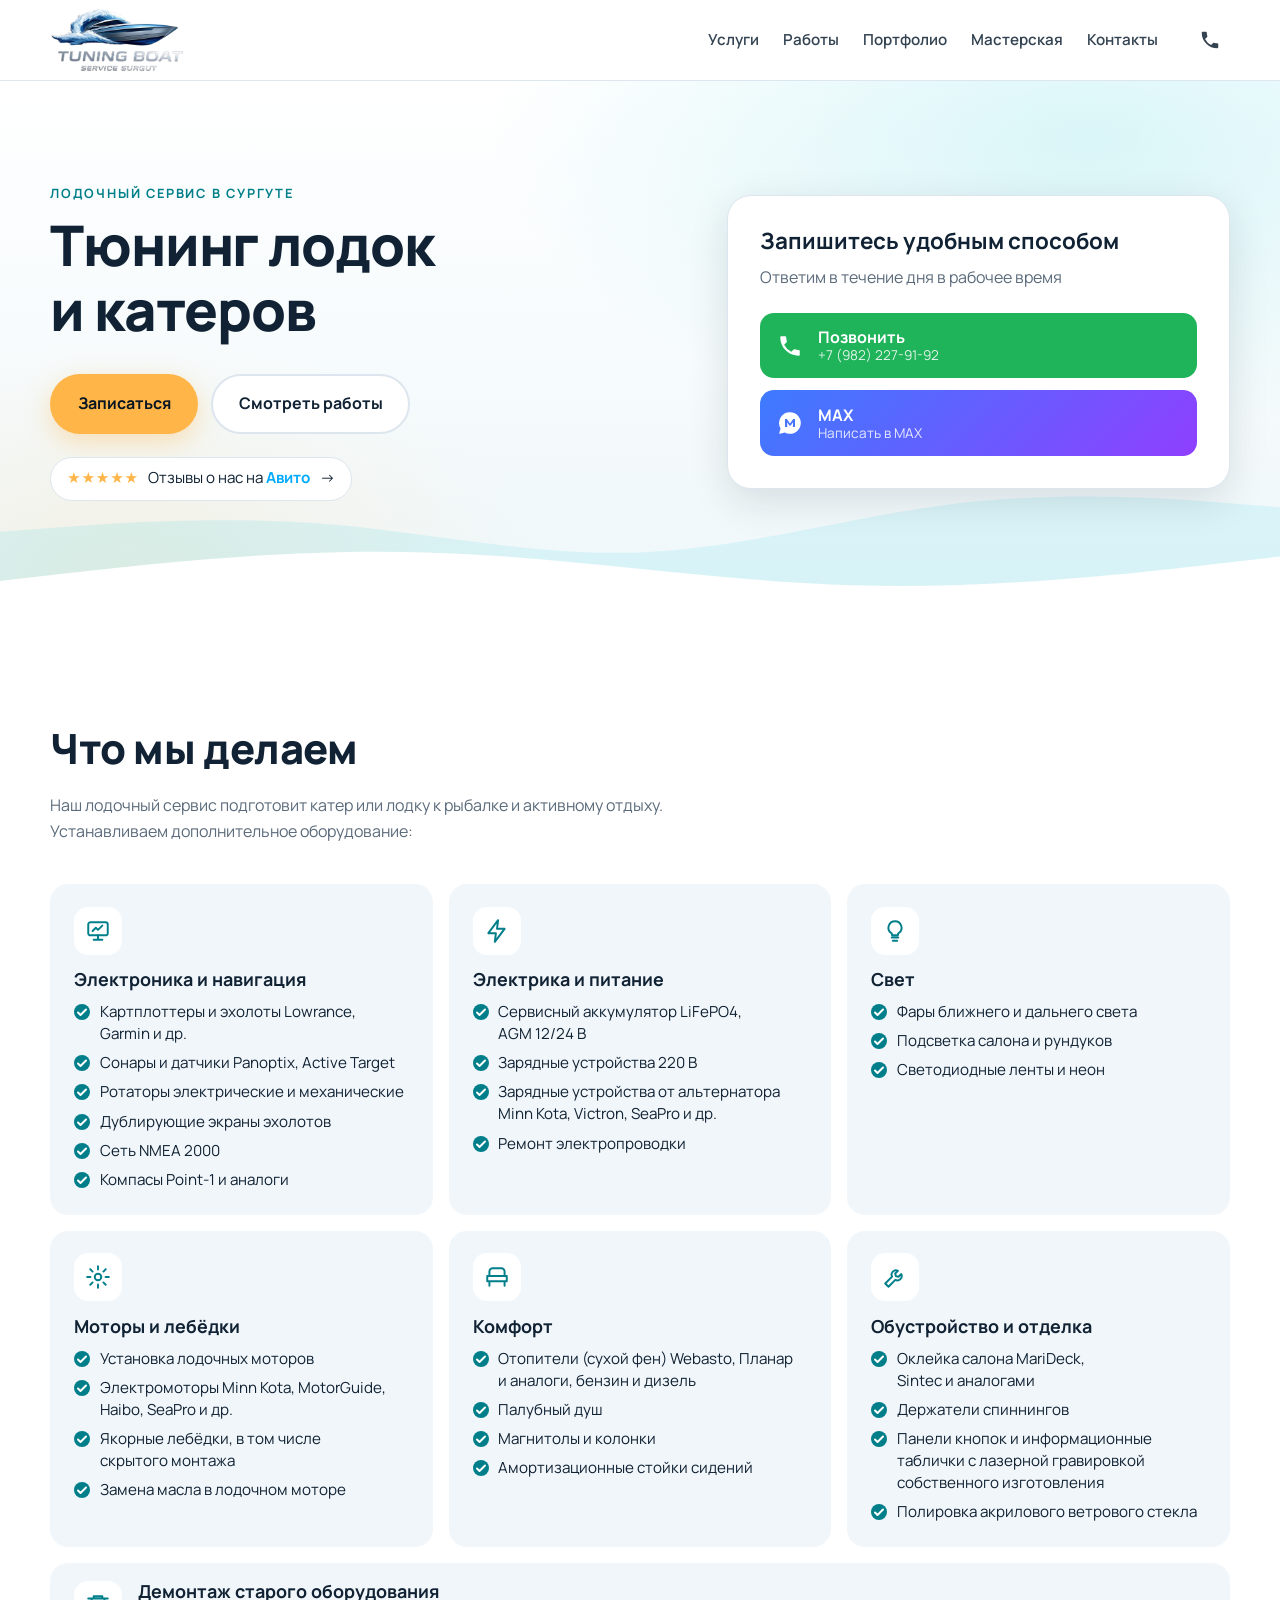
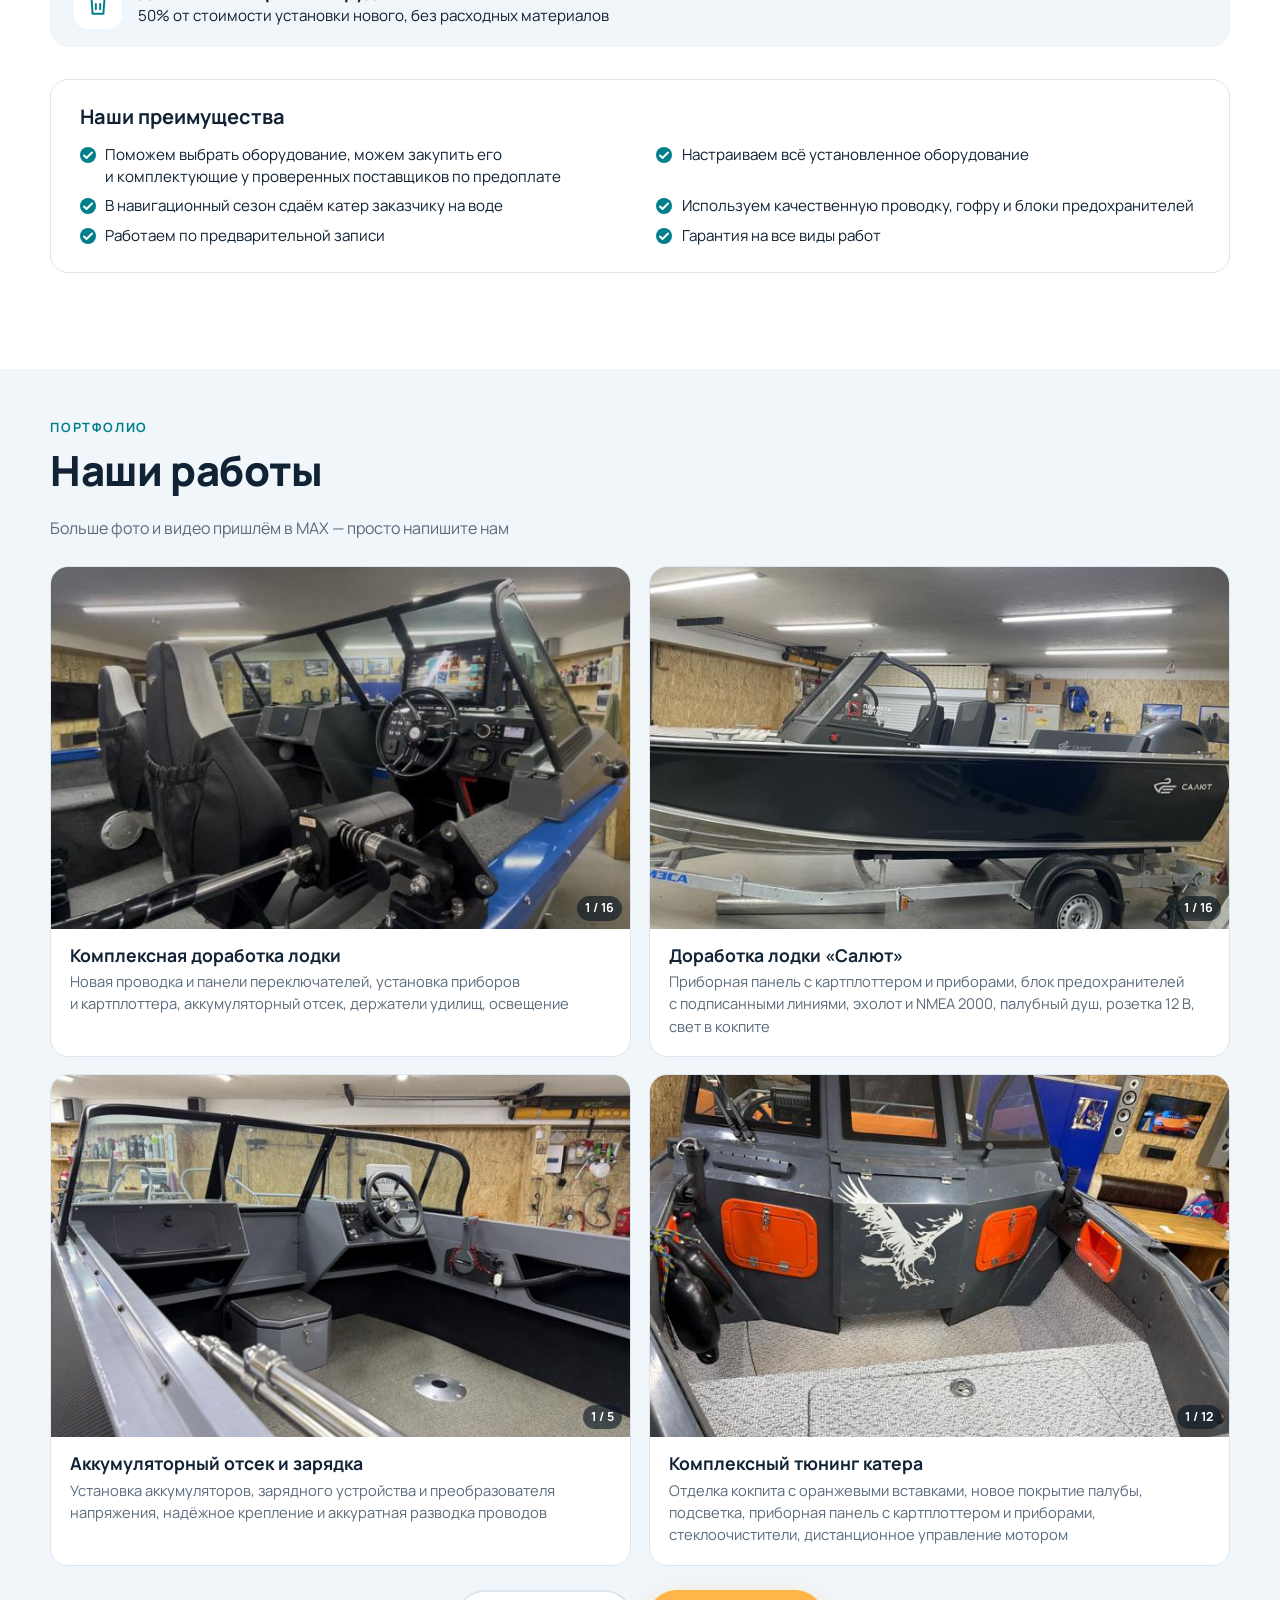
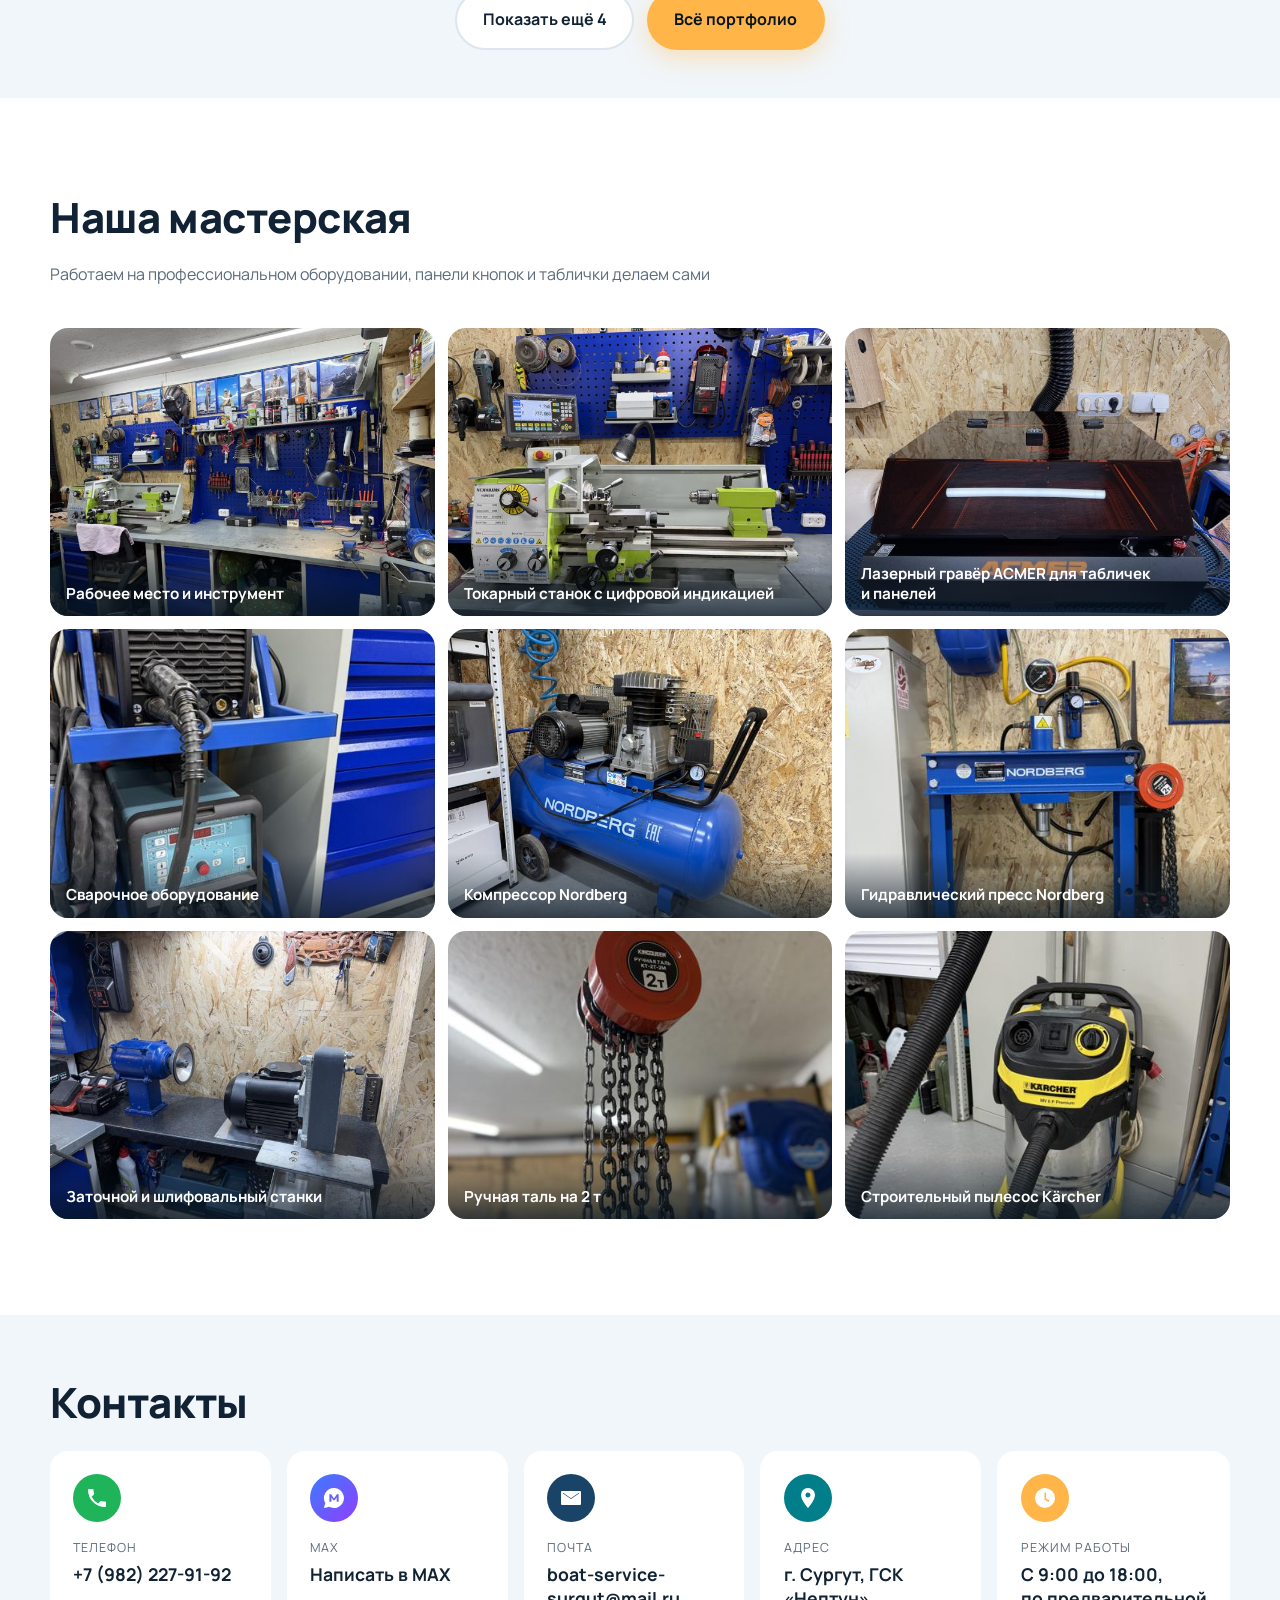
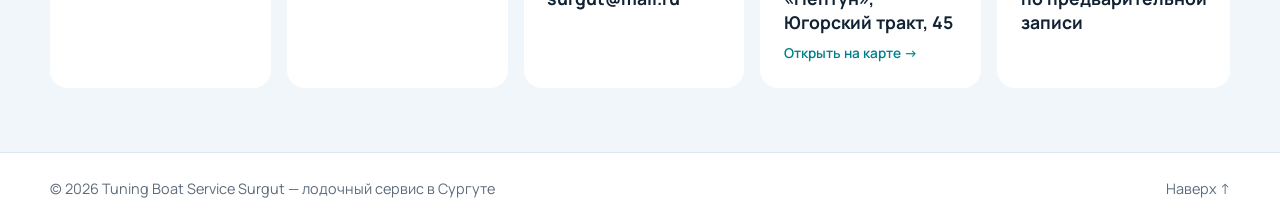
==== commit 128ca3bf: "SEO: фраза «лодочный сервис в Сургуте» в заголовке, описании и текстах Co-Authored-By: Claude Opus 5" ====
--- a/index.html
+++ b/index.html
@@ -3,16 +3,16 @@
 <head>
   <meta charset="utf-8">
   <meta name="viewport" content="width=device-width, initial-scale=1">
-  <title>Tuning Boat Service Surgut — тюнинг лодок и катеров в Сургуте</title>
-  <meta name="description" content="Тюнинг и дооснащение лодок и катеров в Сургуте: эхолоты Lowrance и Garmin, электромоторы, лодочные моторы, фары, отопители, проводка. Запись по телефону и в MAX.">
-  <meta property="og:title" content="Tuning Boat Service Surgut — тюнинг лодок и катеров в Сургуте">
-  <meta property="og:description" content="Тюнинг и дооснащение лодок и катеров в Сургуте: эхолоты Lowrance и Garmin, электромоторы, лодочные моторы, фары, отопители, проводка. Запись по телефону и в MAX.">
+  <title>Лодочный сервис в Сургуте — тюнинг лодок и катеров | Tuning Boat Service Surgut</title>
+  <meta name="description" content="Лодочный сервис в Сургуте: тюнинг и дооснащение лодок и катеров, установка эхолотов Lowrance и Garmin, электромоторов, лодочных моторов, фар, отопителей, проводки.">
+  <meta property="og:title" content="Лодочный сервис в Сургуте — тюнинг лодок и катеров | Tuning Boat Service Surgut">
+  <meta property="og:description" content="Лодочный сервис в Сургуте: тюнинг и дооснащение лодок и катеров, установка эхолотов Lowrance и Garmin, электромоторов, лодочных моторов, фар, отопителей, проводки.">
   <meta property="og:type" content="website">
   <link rel="canonical" href="https://boat-service-surgut.ru/">
   <meta property="og:url" content="https://boat-service-surgut.ru/">
   <meta property="og:image" content="https://boat-service-surgut.ru/images/works/boat6-11.jpg">
   <meta property="og:locale" content="ru_RU">
-  <script type="application/ld+json">{"@context": "https://schema.org", "@type": "LocalBusiness", "name": "Tuning Boat Service Surgut", "description": "Тюнинг и дооснащение лодок и катеров", "url": "https://boat-service-surgut.ru/", "image": "https://boat-service-surgut.ru/images/works/boat6-11.jpg", "logo": "https://boat-service-surgut.ru/images/logo.png", "telephone": "+7-982-227-91-92", "email": "boat-service-surgut@mail.ru", "address": {"@type": "PostalAddress", "streetAddress": "Югорский тракт, 45, ГСК «Нептун»", "addressLocality": "Сургут", "addressRegion": "Ханты-Мансийский автономный округ — Югра", "addressCountry": "RU"}, "areaServed": "Сургут"}</script>
+  <script type="application/ld+json">{"@context": "https://schema.org", "@type": "LocalBusiness", "name": "Tuning Boat Service Surgut", "description": "Лодочный сервис в Сургуте: тюнинг и дооснащение лодок и катеров", "alternateName": "Лодочный сервис Сургут", "url": "https://boat-service-surgut.ru/", "image": "https://boat-service-surgut.ru/images/works/boat6-11.jpg", "logo": "https://boat-service-surgut.ru/images/logo.png", "telephone": "+7-982-227-91-92", "email": "boat-service-surgut@mail.ru", "address": {"@type": "PostalAddress", "streetAddress": "Югорский тракт, 45, ГСК «Нептун»", "addressLocality": "Сургут", "addressRegion": "Ханты-Мансийский автономный округ — Югра", "addressCountry": "RU"}, "areaServed": "Сургут"}</script>
   <meta name="theme-color" content="#ffffff">
   <link rel="icon" type="image/png" href="images/icon.png?v=2">
   <link rel="apple-touch-icon" href="images/apple-touch-icon.png">
@@ -370,7 +370,7 @@
     </div>
     <div class="container hero__inner">
       <div class="hero__text">
-        <p class="eyebrow">Тюнинг-центр для&nbsp;маломерных судов</p>
+        <p class="eyebrow">Лодочный сервис в&nbsp;Сургуте</p>
         <h1>Тюнинг лодок и&nbsp;катеров</h1>
         <div class="hero__cta">
           <a href="#contacts" class="btn btn--primary">Записаться</a>
@@ -403,7 +403,7 @@
   <section class="section" id="services">
     <div class="container">
       <h2 class="section__title">Что мы делаем</h2>
-      <p class="section__lead">Подготовим катер или&nbsp;лодку к&nbsp;рыбалке и&nbsp;активному отдыху. Устанавливаем дополнительное оборудование:</p>
+      <p class="section__lead">Наш лодочный сервис подготовит катер или&nbsp;лодку к&nbsp;рыбалке и&nbsp;активному отдыху. Устанавливаем дополнительное оборудование:</p>
       <div class="svcs">
         <article class="svc">
           <div class="svc__icon"><svg viewBox="0 0 24 24" aria-hidden="true"><rect x="3" y="4" width="18" height="12" rx="2"/><path d="M8 20h8M12 16v4M7 12l3-3 2 2 4-4"/></svg></div>
@@ -772,7 +772,7 @@
 
 <footer class="footer">
   <div class="container footer__inner">
-    <span>© <span id="year">2026</span> Tuning Boat Service Surgut. Тюнинг лодок и&nbsp;катеров в&nbsp;Сургуте.</span>
+    <span>© <span id="year">2026</span> Tuning Boat Service Surgut&nbsp;— лодочный сервис в&nbsp;Сургуте</span>
     <a href="#top">Наверх ↑</a>
   </div>
 </footer>
